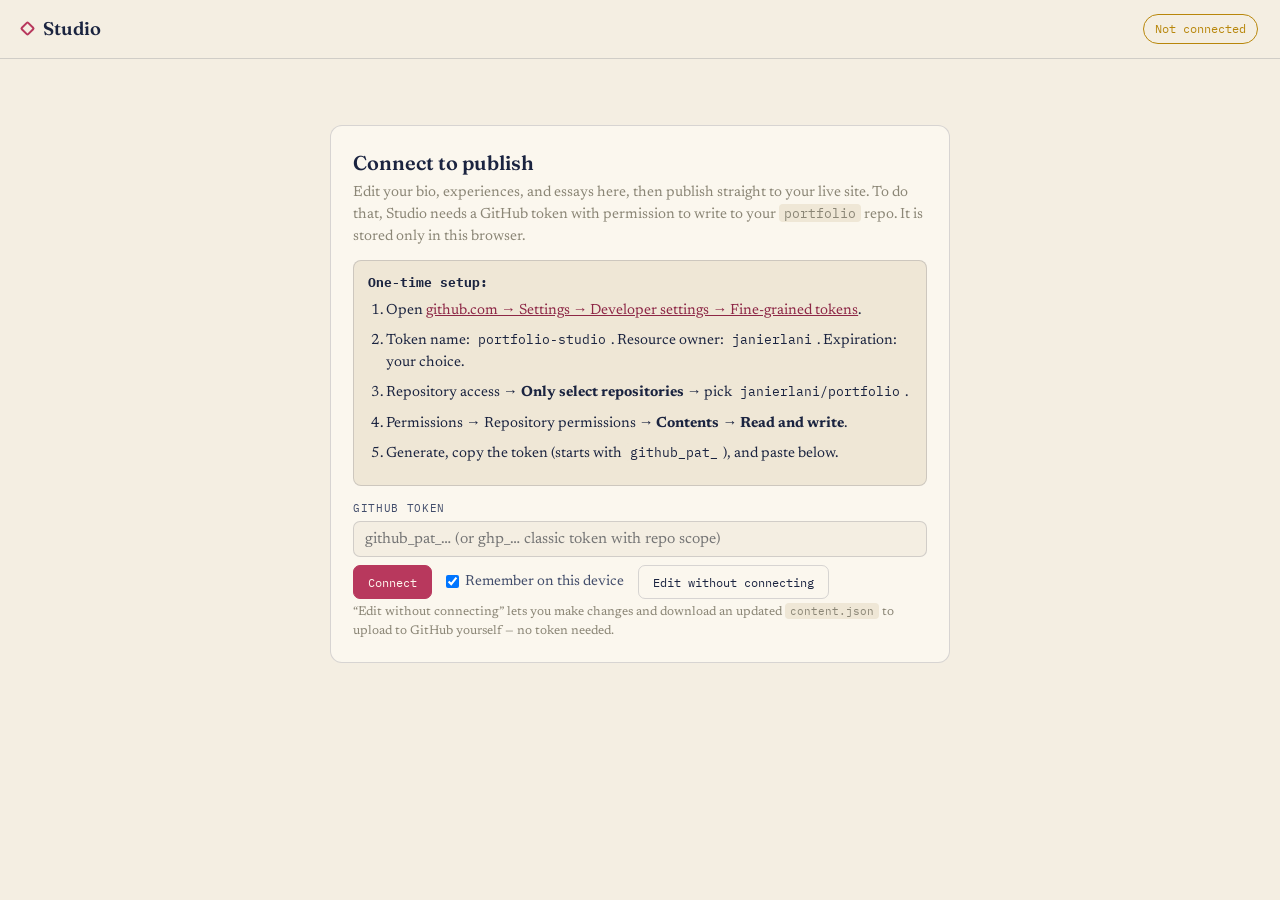
==== admin.html @ 938efeab "Rebuild as editorial, content-managed site with on-site studio - New paper/editorial design: warm be" ====
<!DOCTYPE html>
<html lang="en">
<head>
<meta charset="UTF-8">
<meta name="viewport" content="width=device-width, initial-scale=1.0">
<title>Studio · Edit your site</title>
<meta name="robots" content="noindex">
<style>
@import url('https://fonts.googleapis.com/css2?family=Fraunces:opsz,wght@9..144,500;9..144,600&family=IBM+Plex+Mono:wght@400;500;600&family=Newsreader:wght@300;400;500&display=swap');
:root{--paper:#f4eee2;--surface:#fbf7ee;--ink:#1b2440;--soft:#424d6b;--faint:#8b8676;--rasp:#b8385d;--rasp-deep:#8d2746;--rule:rgba(27,36,64,.16);--ok:#1c7a3e;--warn:#b8860b;}
*{margin:0;padding:0;box-sizing:border-box;}
body{font-family:'Newsreader',Georgia,serif;background:var(--paper);color:var(--ink);font-size:16px;line-height:1.5;}
h1,h2,h3{font-family:'Fraunces',serif;font-weight:600;}
.mono{font-family:'IBM Plex Mono',monospace;}
code{font-family:'IBM Plex Mono',monospace;background:#efe7d6;padding:1px 5px;border-radius:4px;font-size:.85em;}
a{color:var(--rasp-deep);}

/* top bar */
.bar{position:sticky;top:0;z-index:50;display:flex;align-items:center;gap:16px;padding:14px 22px;background:rgba(244,238,226,.94);backdrop-filter:blur(10px);border-bottom:1px solid var(--rule);}
.bar h1{font-size:1.15rem;display:flex;align-items:center;gap:10px;}
.bar .mark{width:11px;height:11px;border:2px solid var(--rasp);transform:rotate(45deg);border-radius:2px;}
.bar .spacer{flex:1;}
.status{font-family:'IBM Plex Mono',monospace;font-size:.74rem;padding:5px 11px;border-radius:999px;border:1px solid var(--rule);color:var(--soft);}
.status.on{color:var(--ok);border-color:var(--ok);}
.status.off{color:var(--warn);border-color:var(--warn);}
button,.btn{font-family:'IBM Plex Mono',monospace;font-size:.78rem;cursor:pointer;border:1px solid var(--rule);background:var(--surface);color:var(--ink);padding:8px 14px;border-radius:7px;transition:all .15s;}
button:hover,.btn:hover{border-color:var(--rasp);color:var(--rasp);}
button.primary{background:var(--rasp);color:#fff8f0;border-color:var(--rasp);}
button.primary:hover{background:var(--rasp-deep);color:#fff8f0;}
button.ghost{background:none;}
button.danger{color:var(--rasp-deep);}
button:disabled{opacity:.4;cursor:not-allowed;}

.wrap{max-width:900px;margin:0 auto;padding:26px 22px 120px;}
.panel{background:var(--surface);border:1px solid var(--rule);border-radius:12px;padding:22px;margin-bottom:18px;}
.panel h2{font-size:1.25rem;margin-bottom:4px;}
.muted{color:var(--faint);font-size:.92rem;}
.notice{font-family:'IBM Plex Mono',monospace;font-size:.8rem;padding:12px 14px;border-radius:8px;margin:12px 0;border:1px solid var(--rule);background:#efe7d6;}
.notice.ok{color:var(--ok);border-color:var(--ok);background:#e9f5ec;}
.notice.err{color:var(--rasp-deep);border-color:var(--rasp);background:#f7e7ea;}

/* tabs */
.tabs{display:flex;flex-wrap:wrap;gap:6px;margin-bottom:20px;}
.tabs button{font-size:.8rem;}
.tabs button.active{background:var(--ink);color:var(--paper);border-color:var(--ink);}

/* forms */
label{display:block;font-family:'IBM Plex Mono',monospace;font-size:.68rem;letter-spacing:.06em;text-transform:uppercase;color:var(--soft);margin:14px 0 5px;}
input[type=text],input[type=url],input[type=email],textarea,select{width:100%;font-family:inherit;font-size:.98rem;padding:9px 11px;border:1px solid var(--rule);border-radius:7px;background:var(--paper);color:var(--ink);}
input:focus,textarea:focus,select:focus{outline:none;border-color:var(--rasp);}
textarea{resize:vertical;min-height:70px;line-height:1.55;}
.row{display:grid;grid-template-columns:1fr 1fr;gap:14px;}
.row3{display:grid;grid-template-columns:1fr 1fr 1fr;gap:12px;}
.hint{font-size:.78rem;color:var(--faint);margin-top:4px;}

/* item cards */
.item{border:1px solid var(--rule);border-radius:10px;padding:16px;margin-bottom:14px;background:var(--paper);}
.item-head{display:flex;align-items:center;gap:8px;margin-bottom:6px;}
.item-head .t{font-family:'Fraunces',serif;font-weight:600;font-size:1.02rem;flex:1;}
.item-head .pill{font-family:'IBM Plex Mono',monospace;font-size:.6rem;text-transform:uppercase;letter-spacing:.08em;padding:2px 7px;border-radius:999px;border:1px solid var(--rule);color:var(--soft);}
.item-actions{display:flex;gap:5px;}
.item-actions button{padding:5px 9px;font-size:.7rem;}
.collapsed .item-body{display:none;}
.add-btn{width:100%;border-style:dashed;padding:12px;}

/* blog editor preview */
.editor-split{display:grid;grid-template-columns:1fr 1fr;gap:16px;}
.preview{border:1px solid var(--rule);border-radius:8px;padding:16px;background:var(--paper);max-height:420px;overflow:auto;}
.preview h2{font-size:1.3rem;margin:14px 0 8px;}
.preview h3{font-size:1.1rem;margin:12px 0 6px;}
.preview p{margin-bottom:12px;}
.preview ul,.preview ol{margin:0 0 12px 20px;}
.preview blockquote{border-left:3px solid var(--rasp);padding-left:14px;font-style:italic;margin:12px 0;}
@media(max-width:760px){.row,.row3,.editor-split{grid-template-columns:1fr;}}

/* token gate */
.gate{max-width:620px;margin:40px auto;}
.gate ol{margin:14px 0 14px 20px;}
.gate li{margin-bottom:8px;}
.thumb{width:80px;height:96px;object-fit:cover;border-radius:6px 6px 3px 3px;border:1px solid var(--rule);}
.uprow{display:flex;align-items:center;gap:14px;margin-top:8px;}
</style>
</head>
<body>
<div class="bar">
  <h1><span class="mark"></span>Studio</h1>
  <span class="spacer"></span>
  <span class="status off" id="status">Not connected</span>
  <button class="ghost" id="reloadBtn" title="Reload content from GitHub" style="display:none;">↻ Reload</button>
  <button id="downloadBtn" style="display:none;">↓ content.json</button>
  <button class="primary" id="publishBtn" style="display:none;">Publish to live</button>
</div>

<div class="wrap">
  <div id="msg"></div>

  <!-- TOKEN GATE -->
  <div class="panel gate" id="gate">
    <h2>Connect to publish</h2>
    <p class="muted">Edit your bio, experiences, and essays here, then publish straight to your live site. To do that, Studio needs a GitHub token with permission to write to your <code>portfolio</code> repo. It is stored only in this browser.</p>
    <div class="notice">
      <strong>One-time setup:</strong>
      <ol style="margin:8px 0 0 18px;font-family:'Newsreader',serif;font-size:.92rem;">
        <li>Open <a href="https://github.com/settings/personal-access-tokens/new" target="_blank" rel="noopener">github.com → Settings → Developer settings → Fine-grained tokens</a>.</li>
        <li>Token name: <code>portfolio-studio</code>. Resource owner: <code>janierlani</code>. Expiration: your choice.</li>
        <li>Repository access → <strong>Only select repositories</strong> → pick <code>janierlani/portfolio</code>.</li>
        <li>Permissions → Repository permissions → <strong>Contents</strong> → <strong>Read and write</strong>.</li>
        <li>Generate, copy the token (starts with <code>github_pat_</code>), and paste below.</li>
      </ol>
    </div>
    <label>GitHub token</label>
    <input type="text" id="tokenInput" placeholder="github_pat_… (or ghp_… classic token with repo scope)" autocomplete="off">
    <div class="uprow">
      <button class="primary" id="connectBtn">Connect</button>
      <label style="display:inline-flex;align-items:center;gap:6px;margin:0;text-transform:none;letter-spacing:0;font-family:'Newsreader',serif;font-size:.9rem;color:var(--soft);"><input type="checkbox" id="remember" checked style="width:auto;"> Remember on this device</label>
      <button class="ghost" id="previewOnlyBtn">Edit without connecting</button>
    </div>
    <p class="hint">“Edit without connecting” lets you make changes and download an updated <code>content.json</code> to upload to GitHub yourself — no token needed.</p>
  </div>

  <!-- EDITOR -->
  <div id="editor" style="display:none;">
    <div class="tabs" id="tabs">
      <button data-tab="profile" class="active">Profile</button>
      <button data-tab="experiences">Experiences</button>
      <button data-tab="blog">Blog</button>
      <button data-tab="skills">Skills</button>
      <button data-tab="awards">Awards</button>
      <button data-tab="gallery">Gallery</button>
    </div>
    <div id="tabContent"></div>
  </div>
</div>

<script>
/* ===================== config ===================== */
var OWNER='janierlani', REPO='portfolio', BRANCH='main', FILE='content.json';
var API='https://api.github.com';
var token=null, fileSha=null, state=null, connected=false, activeTab='profile';

/* ===================== utils ===================== */
function $(id){return document.getElementById(id);}
function b64encode(str){return btoa(unescape(encodeURIComponent(str)));}
function b64decode(b){return decodeURIComponent(escape(atob(b.replace(/\n/g,''))));}
function esc(s){return String(s==null?'':s).replace(/&/g,'&amp;').replace(/</g,'&lt;').replace(/>/g,'&gt;').replace(/"/g,'&quot;');}
function msg(text,kind){var m=$('msg');m.innerHTML=text?'<div class="notice '+(kind||'')+'">'+esc(text)+'</div>':'';if(text)window.scrollTo({top:0,behavior:'smooth'});}
function lines(arr){return (arr||[]).join('\n');}
function splitLines(v){return v.split('\n').map(function(s){return s.trim();}).filter(Boolean);}

/* tiny markdown for preview */
function md(text){
  var ls=String(text||'').split('\n'),out=[],i=0;
  function inl(s){s=esc(s);s=s.replace(/`([^`]+)`/g,'<code>$1</code>').replace(/\*\*([^*]+)\*\*/g,'<strong>$1</strong>').replace(/(^|[^*])\*([^*]+)\*/g,'$1<em>$2</em>').replace(/\[([^\]]+)\]\(([^)]+)\)/g,'<a href="$2">$1</a>');return s;}
  while(i<ls.length){var l=ls[i];
    if(/^\s*$/.test(l)){i++;continue;}
    if(/^###\s+/.test(l)){out.push('<h3>'+inl(l.replace(/^###\s+/,''))+'</h3>');i++;continue;}
    if(/^##\s+/.test(l)){out.push('<h2>'+inl(l.replace(/^##\s+/,''))+'</h2>');i++;continue;}
    if(/^#\s+/.test(l)){out.push('<h2>'+inl(l.replace(/^#\s+/,''))+'</h2>');i++;continue;}
    if(/^---+\s*$/.test(l)){out.push('<hr>');i++;continue;}
    if(/^>\s?/.test(l)){var q=[];while(i<ls.length&&/^>\s?/.test(ls[i])){q.push(ls[i].replace(/^>\s?/,''));i++;}out.push('<blockquote>'+inl(q.join(' '))+'</blockquote>');continue;}
    if(/^\s*[-*]\s+/.test(l)){var u=[];while(i<ls.length&&/^\s*[-*]\s+/.test(ls[i])){u.push(ls[i].replace(/^\s*[-*]\s+/,''));i++;}out.push('<ul>'+u.map(function(x){return '<li>'+inl(x)+'</li>';}).join('')+'</ul>');continue;}
    var p=[];while(i<ls.length&&!/^\s*$/.test(ls[i])&&!/^(#{1,3}\s|>\s?|\s*[-*]\s|---+\s*$)/.test(ls[i])){p.push(ls[i]);i++;}
    out.push('<p>'+inl(p.join(' '))+'</p>');
  }
  return out.join('');
}

/* ===================== GitHub API ===================== */
function gh(path,opts){
  opts=opts||{};
  var h={'Accept':'application/vnd.github+json','X-GitHub-Api-Version':'2022-11-28'};
  if(token)h['Authorization']='Bearer '+token;
  if(opts.body)h['Content-Type']='application/json';
  return fetch(API+path,{method:opts.method||'GET',headers:h,body:opts.body?JSON.stringify(opts.body):undefined})
    .then(function(r){return r.json().then(function(j){return {ok:r.ok,status:r.status,data:j};});});
}
function loadFromGitHub(){
  return gh('/repos/'+OWNER+'/'+REPO+'/contents/'+FILE+'?ref='+BRANCH).then(function(res){
    if(!res.ok)throw new Error(res.data.message||('HTTP '+res.status));
    fileSha=res.data.sha;
    state=JSON.parse(b64decode(res.data.content));
    return state;
  });
}
function loadLocal(){
  return fetch('content.json',{cache:'no-cache'}).then(function(r){return r.json();}).then(function(j){state=j;return j;});
}

/* commit a file (text). Returns promise. */
function commitFile(path,contentB64,message,sha){
  var body={message:message,content:contentB64,branch:BRANCH};
  if(sha)body.sha=sha;
  return gh('/repos/'+OWNER+'/'+REPO+'/contents/'+path,{method:'PUT',body:body}).then(function(res){
    if(!res.ok)throw new Error(res.data.message||('HTTP '+res.status));
    return res.data;
  });
}
/* get sha of an existing file (or null) */
function getSha(path){
  return gh('/repos/'+OWNER+'/'+REPO+'/contents/'+encodeURIComponent(path)+'?ref='+BRANCH).then(function(res){return res.ok?res.data.sha:null;});
}

/* ===================== collect DOM -> state ===================== */
function val(id){var e=$(id);return e?e.value:'';}
function collect(){
  // PROFILE
  if($('p-name')){
    var st=state.profile||{};
    st.name=val('p-name');st.kicker=val('p-kicker');st.tagline=val('p-tagline');
    st.bio=val('p-bio');st.location=val('p-location');st.email=val('p-email');st.phone=val('p-phone');
    st.linkedin=val('p-linkedin');st.github=val('p-github');st.photo=val('p-photo');
    st.stats=splitLines(val('p-stats')).map(function(line){var pp=line.split('|');return {value:(pp[0]||'').trim(),label:(pp[1]||'').trim()};});
    state.profile=st;
  }
  // EXPERIENCES
  if(document.querySelector('#exp-list')){
    state.experiences=[].map.call(document.querySelectorAll('#exp-list .item'),function(it){
      function f(c){var e=it.querySelector('.'+c);return e?e.value:'';}
      var o={id:f('e-id')||slug(f('e-title')),cat:f('e-cat'),title:f('e-title'),org:f('e-org'),date:f('e-date'),
        bullets:splitLines(f('e-bullets')),tags:f('e-tags').split(',').map(function(s){return s.trim();}).filter(Boolean),
        incoming:it.querySelector('.e-incoming').checked};
      var stats=splitLines(f('e-stats')).map(function(line){var pp=line.split('|');return {v:(pp[0]||'').trim(),l:(pp[1]||'').trim()};});
      if(stats.length)o.stats=stats;
      if(f('e-linkurl'))o.link={label:f('e-linklabel')||'View',url:f('e-linkurl')};
      if(f('e-pdf'))o.pdf={label:f('e-pdflabel')||'View paper',file:f('e-pdf')};
      return o;
    });
  }
  // BLOG
  if(document.querySelector('#post-list')){
    state.posts=[].map.call(document.querySelectorAll('#post-list .item'),function(it){
      function f(c){var e=it.querySelector('.'+c);return e?e.value:'';}
      return {id:f('b-id')||slug(f('b-title')),cat:f('b-cat'),title:f('b-title'),date:f('b-date'),
        readTime:f('b-read'),excerpt:f('b-excerpt'),body:f('b-body')};
    });
  }
  // SKILLS
  if(document.querySelector('#skill-list')){
    state.skills=[].map.call(document.querySelectorAll('#skill-list .item'),function(it){
      return {group:it.querySelector('.s-group').value,items:it.querySelector('.s-items').value.split(',').map(function(s){return s.trim();}).filter(Boolean)};
    });
  }
  // AWARDS
  if(document.querySelector('#award-list')){
    state.awards=[].map.call(document.querySelectorAll('#award-list .item'),function(it){
      return {title:it.querySelector('.a-title').value,detail:it.querySelector('.a-detail').value};
    });
  }
  // GALLERY
  if(document.querySelector('#gal-list')){
    state.gallery=[].map.call(document.querySelectorAll('#gal-list .item'),function(it){
      return {file:it.querySelector('.g-file').value,title:it.querySelector('.g-title').value,caption:it.querySelector('.g-caption').value};
    });
  }
  return state;
}
function slug(s){return String(s||'').toLowerCase().replace(/[^a-z0-9]+/g,'-').replace(/^-|-$/g,'').slice(0,48)||('item-'+Date.now());}

/* ===================== render tabs ===================== */
function setTab(t){activeTab=t;[].forEach.call(document.querySelectorAll('#tabs button'),function(b){b.classList.toggle('active',b.dataset.tab===t);});renderTab();}
function renderTab(){
  var c=$('tabContent');
  if(activeTab==='profile')c.innerHTML=tplProfile(state.profile||{});
  else if(activeTab==='experiences')renderList('exp');
  else if(activeTab==='blog')renderList('post');
  else if(activeTab==='skills')renderList('skill');
  else if(activeTab==='awards')renderList('award');
  else if(activeTab==='gallery')renderList('gal');
}

function tplProfile(p){
  return '<div class="panel"><h2>Profile</h2><p class="muted">The hero of your home page.</p>'
    +'<label>Name</label><input type="text" id="p-name" value="'+esc(p.name)+'">'
    +'<div class="row"><div><label>Kicker (small line above name)</label><input type="text" id="p-kicker" value="'+esc(p.kicker)+'"></div>'
    +'<div><label>Tagline</label><input type="text" id="p-tagline" value="'+esc(p.tagline)+'"></div></div>'
    +'<label>Bio</label><textarea id="p-bio" style="min-height:96px;">'+esc(p.bio)+'</textarea><div class="hint">You can use *italics* and **bold**.</div>'
    +'<div class="row"><div><label>Email</label><input type="text" id="p-email" value="'+esc(p.email)+'"></div>'
    +'<div><label>Phone</label><input type="text" id="p-phone" value="'+esc(p.phone)+'"></div></div>'
    +'<div class="row"><div><label>LinkedIn URL</label><input type="text" id="p-linkedin" value="'+esc(p.linkedin)+'"></div>'
    +'<div><label>GitHub URL</label><input type="text" id="p-github" value="'+esc(p.github)+'"></div></div>'
    +'<label>Location</label><input type="text" id="p-location" value="'+esc(p.location)+'">'
    +'<label>Stats — one per line, <code>value | label</code></label><textarea id="p-stats" style="min-height:96px;">'+esc(lines((p.stats||[]).map(function(s){return s.value+' | '+s.label;})))+'</textarea>'
    +'<label>Photo</label><input type="text" id="p-photo" value="'+esc(p.photo)+'">'
    +'<div class="uprow"><img class="thumb" id="p-photo-thumb" src="'+esc(p.photo)+'" alt=""><div><input type="file" id="p-photo-file" accept="image/*"><div class="hint">Upload replaces your photo (commits to <code>img/</code>). Requires connection.</div></div></div>'
    +'</div>';
}

/* generic list render */
function renderList(kind){
  collectIfRendered();
  var c=$('tabContent');
  var cfg={
    exp:{title:'Experiences',arr:'experiences',blank:function(){return {id:'',cat:'chip',title:'New experience',org:'',date:'',bullets:[],tags:[]};},body:tplExp,listId:'exp-list',label:'experience'},
    post:{title:'Blog',arr:'posts',blank:function(){return {id:'',cat:'chip',title:'New essay',date:new Date().toISOString().slice(0,10),readTime:'3 min read',excerpt:'',body:'Write here. Use ## for headings, > for quotes, - for lists.'};},body:tplPost,listId:'post-list',label:'essay'},
    skill:{title:'Skills',arr:'skills',blank:function(){return {group:'New group',items:[]};},body:tplSkill,listId:'skill-list',label:'group'},
    award:{title:'Awards',arr:'awards',blank:function(){return {title:'New honor',detail:''};},body:tplAward,listId:'award-list',label:'award'},
    gal:{title:'Gallery',arr:'gallery',blank:function(){return {file:'',title:'New photo',caption:''};},body:tplGal,listId:'gal-list',label:'photo'}
  }[kind];
  var arr=state[cfg.arr]||(state[cfg.arr]=[]);
  var items=arr.map(function(o,idx){return itemShell(kind,o,idx,arr.length,cfg.body(o,idx));}).join('');
  c.innerHTML='<div class="panel"><h2>'+cfg.title+'</h2><p class="muted">'+arr.length+' '+cfg.label+(arr.length===1?'':'s')+'. Click a title to collapse. Drag order with ▲▼.</p>'
    +'<div id="'+cfg.listId+'">'+items+'</div>'
    +'<button class="add-btn" data-add="'+kind+'">+ Add '+cfg.label+'</button></div>';
}
function itemShell(kind,o,idx,total,bodyHtml){
  var name=o.title||o.group||o.file||'Item';
  var pill=o.cat?'<span class="pill">'+esc(o.cat)+'</span>':'';
  return '<div class="item" data-kind="'+kind+'" data-idx="'+idx+'">'
    +'<div class="item-head"><span class="t" data-toggle>'+esc(name)+'</span>'+pill
    +'<span class="item-actions"><button data-move="up" '+(idx===0?'disabled':'')+'>▲</button>'
    +'<button data-move="down" '+(idx===total-1?'disabled':'')+'>▼</button>'
    +'<button class="danger" data-del>Delete</button></span></div>'
    +'<div class="item-body">'+bodyHtml+'</div></div>';
}

function tplExp(o){
  return '<input type="hidden" class="e-id" value="'+esc(o.id)+'">'
    +'<div class="row3"><div><label>Category</label><select class="e-cat">'+catOpts(o.cat)+'</select></div>'
    +'<div><label>Date</label><input type="text" class="e-date" value="'+esc(o.date)+'"></div>'
    +'<div><label style="text-transform:none;">Incoming?</label><input type="checkbox" class="e-incoming" '+(o.incoming?'checked':'')+' style="width:auto;margin-top:10px;"></div></div>'
    +'<label>Title</label><input type="text" class="e-title" value="'+esc(o.title)+'">'
    +'<label>Org / subtitle</label><input type="text" class="e-org" value="'+esc(o.org)+'">'
    +'<label>Bullets — one per line</label><textarea class="e-bullets" style="min-height:80px;">'+esc(lines(o.bullets))+'</textarea>'
    +'<div class="row"><div><label>Tags — comma separated</label><input type="text" class="e-tags" value="'+esc((o.tags||[]).join(', '))+'"></div>'
    +'<div><label>Stats — <code>value | label</code> per line</label><textarea class="e-stats" style="min-height:60px;">'+esc(lines((o.stats||[]).map(function(s){return s.v+' | '+s.l;})))+'</textarea></div></div>'
    +'<div class="row"><div><label>Link label</label><input type="text" class="e-linklabel" value="'+esc(o.link?o.link.label:'')+'"></div>'
    +'<div><label>Link URL</label><input type="text" class="e-linkurl" value="'+esc(o.link?o.link.url:'')+'"></div></div>'
    +'<div class="row"><div><label>PDF label</label><input type="text" class="e-pdflabel" value="'+esc(o.pdf?o.pdf.label:'')+'"></div>'
    +'<div><label>PDF file (e.g. pdf/name.pdf)</label><input type="text" class="e-pdf" value="'+esc(o.pdf?o.pdf.file:'')+'"></div></div>';
}
function tplPost(o,idx){
  return '<input type="hidden" class="b-id" value="'+esc(o.id)+'">'
    +'<div class="row3"><div><label>Category</label><select class="b-cat">'+catOpts(o.cat)+'</select></div>'
    +'<div><label>Date (YYYY-MM-DD)</label><input type="text" class="b-date" value="'+esc(o.date)+'"></div>'
    +'<div><label>Read time</label><input type="text" class="b-read" value="'+esc(o.readTime)+'"></div></div>'
    +'<label>Title</label><input type="text" class="b-title" value="'+esc(o.title)+'">'
    +'<label>Excerpt (1–2 sentences)</label><textarea class="b-excerpt" style="min-height:54px;">'+esc(o.excerpt)+'</textarea>'
    +'<label>Body (Markdown)</label>'
    +'<div class="editor-split"><textarea class="b-body" data-preview="prev-'+idx+'" style="min-height:300px;">'+esc(o.body)+'</textarea>'
    +'<div class="preview" id="prev-'+idx+'">'+md(o.body)+'</div></div>'
    +'<div class="hint">Markdown: <code>## Heading</code>, <code>**bold**</code>, <code>*italic*</code>, <code>&gt; quote</code>, <code>- list</code>, <code>[link](url)</code>. Preview updates live.</div>';
}
function tplSkill(o){
  return '<label>Group name</label><input type="text" class="s-group" value="'+esc(o.group)+'">'
    +'<label>Items — comma separated</label><textarea class="s-items" style="min-height:60px;">'+esc((o.items||[]).join(', '))+'</textarea>';
}
function tplAward(o){
  return '<label>Title</label><input type="text" class="a-title" value="'+esc(o.title)+'">'
    +'<label>Detail</label><input type="text" class="a-detail" value="'+esc(o.detail)+'">';
}
function tplGal(o){
  return '<label>Title</label><input type="text" class="g-title" value="'+esc(o.title)+'">'
    +'<label>Caption</label><input type="text" class="g-caption" value="'+esc(o.caption)+'">'
    +'<label>Image path</label><input type="text" class="g-file" value="'+esc(o.file)+'">'
    +'<div class="uprow"><img class="thumb" src="'+esc(o.file)+'" alt=""><div><input type="file" class="g-upload" accept="image/*"><div class="hint">Upload commits to <code>img/</code> and fills the path. Requires connection.</div></div></div>';
}
function catOpts(sel){return ['chip','mat','space'].map(function(c){return '<option value="'+c+'" '+(c===sel?'selected':'')+'>'+({chip:'Chip Design',mat:'Materials',space:'Space'}[c])+'</option>';}).join('');}

function collectIfRendered(){try{collect();}catch(e){}}

/* ===================== image upload ===================== */
function uploadImage(file,onDone){
  if(!connected){msg('Connect with a GitHub token first to upload images.','err');return;}
  var name=file.name.toLowerCase().replace(/[^a-z0-9.]+/g,'-');
  var path='img/'+name;
  var reader=new FileReader();
  reader.onload=function(){
    var b64=reader.result.split(',')[1];
    msg('Uploading '+path+'…');
    getSha(path).then(function(sha){return commitFile(path,b64,'studio: upload '+path,sha);})
      .then(function(){msg('Uploaded '+path+'. Remember to Publish to update the page.','ok');onDone(path);})
      .catch(function(e){msg('Upload failed: '+e.message,'err');});
  };
  reader.readAsDataURL(file);
}

/* ===================== publish ===================== */
function publish(){
  collect();
  var json=JSON.stringify(state,null,2)+'\n';
  if(!connected){msg('Not connected — use “Download content.json” instead, or connect a token.','err');return;}
  $('publishBtn').disabled=true;msg('Publishing to GitHub…');
  // refresh sha then commit
  getSha(FILE).then(function(sha){fileSha=sha;return commitFile(FILE,b64encode(json),'studio: update site content',fileSha);})
    .then(function(){msg('Published! Your site will update in about a minute at janierlani.github.io/portfolio.','ok');})
    .catch(function(e){msg('Publish failed: '+e.message,'err');})
    .then(function(){$('publishBtn').disabled=false;});
}
function download(){
  collect();
  var json=JSON.stringify(state,null,2)+'\n';
  var blob=new Blob([json],{type:'application/json'});
  var a=document.createElement('a');a.href=URL.createObjectURL(blob);a.download='content.json';a.click();
  msg('Downloaded content.json. Upload it to the root of your repo (replacing the old one) to publish.','ok');
}

/* ===================== connect flow ===================== */
function showEditor(){
  $('gate').style.display='none';$('editor').style.display='block';
  $('downloadBtn').style.display='';$('publishBtn').style.display='';$('reloadBtn').style.display=connected?'':'none';
  $('status').textContent=connected?'Connected · janierlani/portfolio':'Editing (not connected)';
  $('status').className='status '+(connected?'on':'off');
  setTab('profile');
}
function connect(){
  var t=$('tokenInput').value.trim();
  if(!t){msg('Paste a GitHub token first.','err');return;}
  token=t;$('connectBtn').disabled=true;msg('Connecting…');
  loadFromGitHub().then(function(){
    connected=true;
    if($('remember').checked)localStorage.setItem('studio_token',t);
    msg('Connected. Loaded your live content.','ok');showEditor();
  }).catch(function(e){
    token=null;msg('Could not connect: '+e.message+' — check the token has Contents: Read and write on janierlani/portfolio.','err');
  }).then(function(){$('connectBtn').disabled=false;});
}

/* ===================== events ===================== */
document.addEventListener('click',function(e){
  var t=e.target;
  if(t.id==='connectBtn')connect();
  else if(t.id==='previewOnlyBtn'){connected=false;loadLocal().then(function(){showEditor();msg('Editing locally. Changes export via “Download content.json”.','');});}
  else if(t.id==='publishBtn')publish();
  else if(t.id==='downloadBtn')download();
  else if(t.id==='reloadBtn'){loadFromGitHub().then(function(){renderTab();msg('Reloaded from GitHub.','ok');}).catch(function(e){msg('Reload failed: '+e.message,'err');});}
  else if(t.dataset&&t.dataset.tab)setTab(t.dataset.tab);
  else if(t.dataset&&t.dataset.add){collect();var k=t.dataset.add;var arrName={exp:'experiences',post:'posts',skill:'skills',award:'awards',gal:'gallery'}[k];var blanks={exp:{id:'',cat:'chip',title:'New experience',org:'',date:'',bullets:[],tags:[]},post:{id:'',cat:'chip',title:'New essay',date:new Date().toISOString().slice(0,10),readTime:'3 min read',excerpt:'',body:'Write here.'},skill:{group:'New group',items:[]},award:{title:'New honor',detail:''},gal:{file:'',title:'New photo',caption:''}};(state[arrName]=state[arrName]||[]).push(JSON.parse(JSON.stringify(blanks[k])));renderTab();}
  else if(t.dataset&&t.dataset.move){var item=t.closest('.item');var idx=+item.dataset.idx;var arr=arrFor(item.dataset.kind);collect();var ni=t.dataset.move==='up'?idx-1:idx+1;if(ni>=0&&ni<arr.length){var tmp=arr[idx];arr[idx]=arr[ni];arr[ni]=tmp;renderTab();}}
  else if(t.dataset&&t.dataset.del!==undefined&&t.hasAttribute('data-del')){var it=t.closest('.item');var i=+it.dataset.idx;var a=arrFor(it.dataset.kind);collect();a.splice(i,1);renderTab();}
  else if(t.hasAttribute&&t.hasAttribute('data-toggle')){t.closest('.item').classList.toggle('collapsed');}
});
function arrFor(kind){return state[{exp:'experiences',post:'posts',skill:'skills',award:'awards',gal:'gallery'}[kind]];}

/* live preview + photo thumb + uploads */
document.addEventListener('input',function(e){
  var t=e.target;
  if(t.dataset&&t.dataset.preview){var pv=$(t.dataset.preview);if(pv)pv.innerHTML=md(t.value);}
  if(t.id==='p-photo'){var th=$('p-photo-thumb');if(th)th.src=t.value;}
});
document.addEventListener('change',function(e){
  var t=e.target;
  if(t.id==='p-photo-file'&&t.files[0]){uploadImage(t.files[0],function(path){$('p-photo').value=path;$('p-photo-thumb').src=path;});}
  else if(t.classList&&t.classList.contains('g-upload')&&t.files[0]){var item=t.closest('.item');uploadImage(t.files[0],function(path){item.querySelector('.g-file').value=path;item.querySelector('.thumb').src=path;});}
});

/* ===================== boot ===================== */
(function(){
  var saved=localStorage.getItem('studio_token');
  if(saved){$('tokenInput').value=saved;token=saved;msg('Found a saved token — connecting…');
    loadFromGitHub().then(function(){connected=true;showEditor();msg('Connected. Loaded your live content.','ok');})
      .catch(function(){token=null;msg('Saved token didn’t work — reconnect below.','err');});
  }
})();
</script>
</body>
</html>
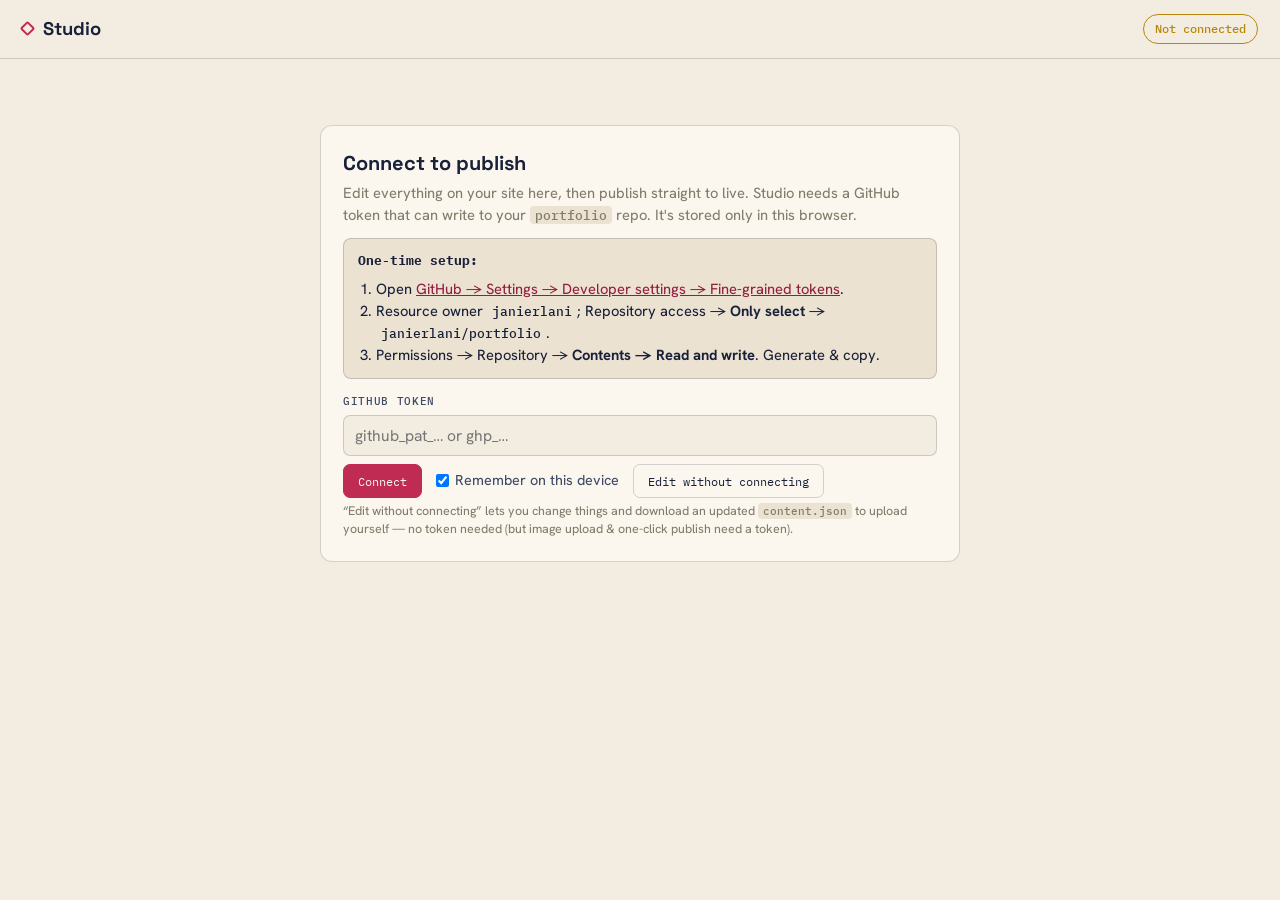
==== commit 47fc5bd0: "Audience modes, cinematic moments, capture form, gallery, modern type - Quick-start popup: visitors " ====
--- a/admin.html
+++ b/admin.html
@@ -6,17 +6,15 @@
 <title>Studio · Edit your site</title>
 <meta name="robots" content="noindex">
 <style>
-@import url('https://fonts.googleapis.com/css2?family=Fraunces:opsz,wght@9..144,500;9..144,600&family=IBM+Plex+Mono:wght@400;500;600&family=Newsreader:wght@300;400;500&display=swap');
-:root{--paper:#f4eee2;--surface:#fbf7ee;--ink:#1b2440;--soft:#424d6b;--faint:#8b8676;--rasp:#b8385d;--rasp-deep:#8d2746;--rule:rgba(27,36,64,.16);--ok:#1c7a3e;--warn:#b8860b;}
+@import url('https://fonts.googleapis.com/css2?family=Space+Grotesk:wght@500;600;700&family=Hanken+Grotesk:wght@400;500;600;700&family=IBM+Plex+Mono:wght@400;500;600&display=swap');
+:root{--paper:#f3ece0;--surface:#fbf7ee;--ink:#18203a;--soft:#3f4a66;--faint:#837c6c;--rasp:#c02b54;--rasp-deep:#921f40;--teal:#1f7a73;--rule:rgba(24,32,58,.18);--ok:#1c7a3e;--warn:#b8860b;}
 *{margin:0;padding:0;box-sizing:border-box;}
-body{font-family:'Newsreader',Georgia,serif;background:var(--paper);color:var(--ink);font-size:16px;line-height:1.5;}
-h1,h2,h3{font-family:'Fraunces',serif;font-weight:600;}
+body{font-family:'Hanken Grotesk',system-ui,sans-serif;background:var(--paper);color:var(--ink);font-size:16px;line-height:1.5;font-weight:450;}
+h1,h2,h3{font-family:'Space Grotesk',sans-serif;font-weight:700;}
 .mono{font-family:'IBM Plex Mono',monospace;}
-code{font-family:'IBM Plex Mono',monospace;background:#efe7d6;padding:1px 5px;border-radius:4px;font-size:.85em;}
+code{font-family:'IBM Plex Mono',monospace;background:#ece2d1;padding:1px 5px;border-radius:4px;font-size:.85em;}
 a{color:var(--rasp-deep);}
-
-/* top bar */
-.bar{position:sticky;top:0;z-index:50;display:flex;align-items:center;gap:16px;padding:14px 22px;background:rgba(244,238,226,.94);backdrop-filter:blur(10px);border-bottom:1px solid var(--rule);}
+.bar{position:sticky;top:0;z-index:50;display:flex;align-items:center;gap:14px;padding:14px 22px;background:rgba(243,236,224,.95);backdrop-filter:blur(10px);border-bottom:1px solid var(--rule);}
 .bar h1{font-size:1.15rem;display:flex;align-items:center;gap:10px;}
 .bar .mark{width:11px;height:11px;border:2px solid var(--rasp);transform:rotate(45deg);border-radius:2px;}
 .bar .spacer{flex:1;}
@@ -30,21 +28,16 @@
 button.ghost{background:none;}
 button.danger{color:var(--rasp-deep);}
 button:disabled{opacity:.4;cursor:not-allowed;}
-
-.wrap{max-width:900px;margin:0 auto;padding:26px 22px 120px;}
+.wrap{max-width:920px;margin:0 auto;padding:26px 22px 120px;}
 .panel{background:var(--surface);border:1px solid var(--rule);border-radius:12px;padding:22px;margin-bottom:18px;}
 .panel h2{font-size:1.25rem;margin-bottom:4px;}
 .muted{color:var(--faint);font-size:.92rem;}
-.notice{font-family:'IBM Plex Mono',monospace;font-size:.8rem;padding:12px 14px;border-radius:8px;margin:12px 0;border:1px solid var(--rule);background:#efe7d6;}
+.notice{font-family:'IBM Plex Mono',monospace;font-size:.8rem;padding:12px 14px;border-radius:8px;margin:12px 0;border:1px solid var(--rule);background:#ece2d1;}
 .notice.ok{color:var(--ok);border-color:var(--ok);background:#e9f5ec;}
 .notice.err{color:var(--rasp-deep);border-color:var(--rasp);background:#f7e7ea;}
-
-/* tabs */
 .tabs{display:flex;flex-wrap:wrap;gap:6px;margin-bottom:20px;}
 .tabs button{font-size:.8rem;}
 .tabs button.active{background:var(--ink);color:var(--paper);border-color:var(--ink);}
-
-/* forms */
 label{display:block;font-family:'IBM Plex Mono',monospace;font-size:.68rem;letter-spacing:.06em;text-transform:uppercase;color:var(--soft);margin:14px 0 5px;}
 input[type=text],input[type=url],input[type=email],textarea,select{width:100%;font-family:inherit;font-size:.98rem;padding:9px 11px;border:1px solid var(--rule);border-radius:7px;background:var(--paper);color:var(--ink);}
 input:focus,textarea:focus,select:focus{outline:none;border-color:var(--rasp);}
@@ -52,32 +45,21 @@
 .row{display:grid;grid-template-columns:1fr 1fr;gap:14px;}
 .row3{display:grid;grid-template-columns:1fr 1fr 1fr;gap:12px;}
 .hint{font-size:.78rem;color:var(--faint);margin-top:4px;}
-
-/* item cards */
 .item{border:1px solid var(--rule);border-radius:10px;padding:16px;margin-bottom:14px;background:var(--paper);}
 .item-head{display:flex;align-items:center;gap:8px;margin-bottom:6px;}
-.item-head .t{font-family:'Fraunces',serif;font-weight:600;font-size:1.02rem;flex:1;}
+.item-head .t{font-family:'Space Grotesk',sans-serif;font-weight:700;font-size:1.02rem;flex:1;}
 .item-head .pill{font-family:'IBM Plex Mono',monospace;font-size:.6rem;text-transform:uppercase;letter-spacing:.08em;padding:2px 7px;border-radius:999px;border:1px solid var(--rule);color:var(--soft);}
 .item-actions{display:flex;gap:5px;}
 .item-actions button{padding:5px 9px;font-size:.7rem;}
 .collapsed .item-body{display:none;}
 .add-btn{width:100%;border-style:dashed;padding:12px;}
-
-/* blog editor preview */
 .editor-split{display:grid;grid-template-columns:1fr 1fr;gap:16px;}
 .preview{border:1px solid var(--rule);border-radius:8px;padding:16px;background:var(--paper);max-height:420px;overflow:auto;}
-.preview h2{font-size:1.3rem;margin:14px 0 8px;}
-.preview h3{font-size:1.1rem;margin:12px 0 6px;}
-.preview p{margin-bottom:12px;}
-.preview ul,.preview ol{margin:0 0 12px 20px;}
-.preview blockquote{border-left:3px solid var(--rasp);padding-left:14px;font-style:italic;margin:12px 0;}
+.preview h2{font-size:1.3rem;margin:14px 0 8px;}.preview h3{font-size:1.1rem;margin:12px 0 6px;}.preview p{margin-bottom:12px;}
+.preview ul,.preview ol{margin:0 0 12px 20px;}.preview blockquote{border-left:3px solid var(--rasp);padding-left:14px;font-style:italic;margin:12px 0;}
 @media(max-width:760px){.row,.row3,.editor-split{grid-template-columns:1fr;}}
-
-/* token gate */
-.gate{max-width:620px;margin:40px auto;}
-.gate ol{margin:14px 0 14px 20px;}
-.gate li{margin-bottom:8px;}
-.thumb{width:80px;height:96px;object-fit:cover;border-radius:6px 6px 3px 3px;border:1px solid var(--rule);}
+.gate{max-width:640px;margin:40px auto;}
+.thumb{width:80px;height:96px;object-fit:cover;border-radius:6px;border:1px solid var(--rule);}
 .uprow{display:flex;align-items:center;gap:14px;margin-top:8px;}
 </style>
 </head>
@@ -86,371 +68,209 @@
   <h1><span class="mark"></span>Studio</h1>
   <span class="spacer"></span>
   <span class="status off" id="status">Not connected</span>
-  <button class="ghost" id="reloadBtn" title="Reload content from GitHub" style="display:none;">↻ Reload</button>
+  <button class="ghost" id="reloadBtn" title="Reload from GitHub" style="display:none;">↻ Reload</button>
   <button id="downloadBtn" style="display:none;">↓ content.json</button>
   <button class="primary" id="publishBtn" style="display:none;">Publish to live</button>
 </div>
-
 <div class="wrap">
   <div id="msg"></div>
-
-  <!-- TOKEN GATE -->
   <div class="panel gate" id="gate">
     <h2>Connect to publish</h2>
-    <p class="muted">Edit your bio, experiences, and essays here, then publish straight to your live site. To do that, Studio needs a GitHub token with permission to write to your <code>portfolio</code> repo. It is stored only in this browser.</p>
-    <div class="notice">
-      <strong>One-time setup:</strong>
-      <ol style="margin:8px 0 0 18px;font-family:'Newsreader',serif;font-size:.92rem;">
-        <li>Open <a href="https://github.com/settings/personal-access-tokens/new" target="_blank" rel="noopener">github.com → Settings → Developer settings → Fine-grained tokens</a>.</li>
-        <li>Token name: <code>portfolio-studio</code>. Resource owner: <code>janierlani</code>. Expiration: your choice.</li>
-        <li>Repository access → <strong>Only select repositories</strong> → pick <code>janierlani/portfolio</code>.</li>
-        <li>Permissions → Repository permissions → <strong>Contents</strong> → <strong>Read and write</strong>.</li>
-        <li>Generate, copy the token (starts with <code>github_pat_</code>), and paste below.</li>
+    <p class="muted">Edit everything on your site here, then publish straight to live. Studio needs a GitHub token that can write to your <code>portfolio</code> repo. It's stored only in this browser.</p>
+    <div class="notice"><strong>One-time setup:</strong>
+      <ol style="margin:8px 0 0 18px;font-family:'Hanken Grotesk',sans-serif;font-size:.92rem;">
+        <li>Open <a href="https://github.com/settings/personal-access-tokens/new" target="_blank" rel="noopener">GitHub → Settings → Developer settings → Fine-grained tokens</a>.</li>
+        <li>Resource owner <code>janierlani</code>; Repository access → <strong>Only select</strong> → <code>janierlani/portfolio</code>.</li>
+        <li>Permissions → Repository → <strong>Contents → Read and write</strong>. Generate &amp; copy.</li>
       </ol>
     </div>
     <label>GitHub token</label>
-    <input type="text" id="tokenInput" placeholder="github_pat_… (or ghp_… classic token with repo scope)" autocomplete="off">
+    <input type="text" id="tokenInput" placeholder="github_pat_… or ghp_… " autocomplete="off">
     <div class="uprow">
       <button class="primary" id="connectBtn">Connect</button>
-      <label style="display:inline-flex;align-items:center;gap:6px;margin:0;text-transform:none;letter-spacing:0;font-family:'Newsreader',serif;font-size:.9rem;color:var(--soft);"><input type="checkbox" id="remember" checked style="width:auto;"> Remember on this device</label>
+      <label style="display:inline-flex;align-items:center;gap:6px;margin:0;text-transform:none;letter-spacing:0;font-family:'Hanken Grotesk',sans-serif;font-size:.9rem;color:var(--soft);"><input type="checkbox" id="remember" checked style="width:auto;"> Remember on this device</label>
       <button class="ghost" id="previewOnlyBtn">Edit without connecting</button>
     </div>
-    <p class="hint">“Edit without connecting” lets you make changes and download an updated <code>content.json</code> to upload to GitHub yourself — no token needed.</p>
+    <p class="hint">“Edit without connecting” lets you change things and download an updated <code>content.json</code> to upload yourself — no token needed (but image upload &amp; one-click publish need a token).</p>
   </div>
 
-  <!-- EDITOR -->
   <div id="editor" style="display:none;">
     <div class="tabs" id="tabs">
       <button data-tab="profile" class="active">Profile</button>
       <button data-tab="experiences">Experiences</button>
       <button data-tab="blog">Blog</button>
+      <button data-tab="moments">Moments</button>
+      <button data-tab="gallery">Gallery</button>
       <button data-tab="skills">Skills</button>
       <button data-tab="awards">Awards</button>
-      <button data-tab="gallery">Gallery</button>
+      <button data-tab="setup">Text &amp; Setup</button>
     </div>
     <div id="tabContent"></div>
   </div>
 </div>
 
 <script>
-/* ===================== config ===================== */
-var OWNER='janierlani', REPO='portfolio', BRANCH='main', FILE='content.json';
-var API='https://api.github.com';
+var OWNER='janierlani', REPO='portfolio', BRANCH='main', FILE='content.json', API='https://api.github.com';
 var token=null, fileSha=null, state=null, connected=false, activeTab='profile';
-
-/* ===================== utils ===================== */
 function $(id){return document.getElementById(id);}
 function b64encode(str){return btoa(unescape(encodeURIComponent(str)));}
 function b64decode(b){return decodeURIComponent(escape(atob(b.replace(/\n/g,''))));}
 function esc(s){return String(s==null?'':s).replace(/&/g,'&amp;').replace(/</g,'&lt;').replace(/>/g,'&gt;').replace(/"/g,'&quot;');}
-function msg(text,kind){var m=$('msg');m.innerHTML=text?'<div class="notice '+(kind||'')+'">'+esc(text)+'</div>':'';if(text)window.scrollTo({top:0,behavior:'smooth'});}
-function lines(arr){return (arr||[]).join('\n');}
+function msg(t,k){var m=$('msg');m.innerHTML=t?'<div class="notice '+(k||'')+'">'+t+'</div>':'';if(t)window.scrollTo({top:0,behavior:'smooth'});}
+function lines(a){return (a||[]).join('\n');}
 function splitLines(v){return v.split('\n').map(function(s){return s.trim();}).filter(Boolean);}
-
-/* tiny markdown for preview */
-function md(text){
-  var ls=String(text||'').split('\n'),out=[],i=0;
-  function inl(s){s=esc(s);s=s.replace(/`([^`]+)`/g,'<code>$1</code>').replace(/\*\*([^*]+)\*\*/g,'<strong>$1</strong>').replace(/(^|[^*])\*([^*]+)\*/g,'$1<em>$2</em>').replace(/\[([^\]]+)\]\(([^)]+)\)/g,'<a href="$2">$1</a>');return s;}
-  while(i<ls.length){var l=ls[i];
-    if(/^\s*$/.test(l)){i++;continue;}
-    if(/^###\s+/.test(l)){out.push('<h3>'+inl(l.replace(/^###\s+/,''))+'</h3>');i++;continue;}
-    if(/^##\s+/.test(l)){out.push('<h2>'+inl(l.replace(/^##\s+/,''))+'</h2>');i++;continue;}
-    if(/^#\s+/.test(l)){out.push('<h2>'+inl(l.replace(/^#\s+/,''))+'</h2>');i++;continue;}
-    if(/^---+\s*$/.test(l)){out.push('<hr>');i++;continue;}
-    if(/^>\s?/.test(l)){var q=[];while(i<ls.length&&/^>\s?/.test(ls[i])){q.push(ls[i].replace(/^>\s?/,''));i++;}out.push('<blockquote>'+inl(q.join(' '))+'</blockquote>');continue;}
-    if(/^\s*[-*]\s+/.test(l)){var u=[];while(i<ls.length&&/^\s*[-*]\s+/.test(ls[i])){u.push(ls[i].replace(/^\s*[-*]\s+/,''));i++;}out.push('<ul>'+u.map(function(x){return '<li>'+inl(x)+'</li>';}).join('')+'</ul>');continue;}
-    var p=[];while(i<ls.length&&!/^\s*$/.test(ls[i])&&!/^(#{1,3}\s|>\s?|\s*[-*]\s|---+\s*$)/.test(ls[i])){p.push(ls[i]);i++;}
-    out.push('<p>'+inl(p.join(' '))+'</p>');
-  }
-  return out.join('');
-}
-
-/* ===================== GitHub API ===================== */
-function gh(path,opts){
-  opts=opts||{};
-  var h={'Accept':'application/vnd.github+json','X-GitHub-Api-Version':'2022-11-28'};
-  if(token)h['Authorization']='Bearer '+token;
-  if(opts.body)h['Content-Type']='application/json';
-  return fetch(API+path,{method:opts.method||'GET',headers:h,body:opts.body?JSON.stringify(opts.body):undefined})
-    .then(function(r){return r.json().then(function(j){return {ok:r.ok,status:r.status,data:j};});});
-}
-function loadFromGitHub(){
-  return gh('/repos/'+OWNER+'/'+REPO+'/contents/'+FILE+'?ref='+BRANCH).then(function(res){
-    if(!res.ok)throw new Error(res.data.message||('HTTP '+res.status));
-    fileSha=res.data.sha;
-    state=JSON.parse(b64decode(res.data.content));
-    return state;
-  });
-}
-function loadLocal(){
-  return fetch('content.json',{cache:'no-cache'}).then(function(r){return r.json();}).then(function(j){state=j;return j;});
-}
-
-/* commit a file (text). Returns promise. */
-function commitFile(path,contentB64,message,sha){
-  var body={message:message,content:contentB64,branch:BRANCH};
-  if(sha)body.sha=sha;
-  return gh('/repos/'+OWNER+'/'+REPO+'/contents/'+path,{method:'PUT',body:body}).then(function(res){
-    if(!res.ok)throw new Error(res.data.message||('HTTP '+res.status));
-    return res.data;
-  });
-}
-/* get sha of an existing file (or null) */
-function getSha(path){
-  return gh('/repos/'+OWNER+'/'+REPO+'/contents/'+encodeURIComponent(path)+'?ref='+BRANCH).then(function(res){return res.ok?res.data.sha:null;});
-}
-
-/* ===================== collect DOM -> state ===================== */
+function slug(s){return String(s||'').toLowerCase().replace(/[^a-z0-9]+/g,'-').replace(/^-|-$/g,'').slice(0,48)||('item-'+Date.now());}
+function md(text){var ls=String(text||'').split('\n'),out=[],i=0;function inl(s){s=esc(s);return s.replace(/`([^`]+)`/g,'<code>$1</code>').replace(/\*\*([^*]+)\*\*/g,'<strong>$1</strong>').replace(/(^|[^*])\*([^*]+)\*/g,'$1<em>$2</em>').replace(/\[([^\]]+)\]\(([^)]+)\)/g,'<a href="$2">$1</a>');}while(i<ls.length){var l=ls[i];if(/^\s*$/.test(l)){i++;continue;}if(/^###\s+/.test(l)){out.push('<h3>'+inl(l.replace(/^###\s+/,''))+'</h3>');i++;continue;}if(/^##\s+/.test(l)){out.push('<h2>'+inl(l.replace(/^##\s+/,''))+'</h2>');i++;continue;}if(/^#\s+/.test(l)){out.push('<h2>'+inl(l.replace(/^#\s+/,''))+'</h2>');i++;continue;}if(/^>\s?/.test(l)){var q=[];while(i<ls.length&&/^>\s?/.test(ls[i])){q.push(ls[i].replace(/^>\s?/,''));i++;}out.push('<blockquote>'+inl(q.join(' '))+'</blockquote>');continue;}if(/^\s*[-*]\s+/.test(l)){var u=[];while(i<ls.length&&/^\s*[-*]\s+/.test(ls[i])){u.push(ls[i].replace(/^\s*[-*]\s+/,''));i++;}out.push('<ul>'+u.map(function(x){return '<li>'+inl(x)+'</li>';}).join('')+'</ul>');continue;}var p=[];while(i<ls.length&&!/^\s*$/.test(ls[i])&&!/^(#{1,3}\s|>\s?|\s*[-*]\s)/.test(ls[i])){p.push(ls[i]);i++;}out.push('<p>'+inl(p.join(' '))+'</p>');}return out.join('');}
+
+/* GitHub */
+function gh(path,opts){opts=opts||{};var h={'Accept':'application/vnd.github+json','X-GitHub-Api-Version':'2022-11-28'};if(token)h['Authorization']='Bearer '+token;if(opts.body)h['Content-Type']='application/json';return fetch(API+path,{method:opts.method||'GET',headers:h,body:opts.body?JSON.stringify(opts.body):undefined}).then(function(r){return r.json().then(function(j){return {ok:r.ok,status:r.status,data:j};});});}
+function loadFromGitHub(){return gh('/repos/'+OWNER+'/'+REPO+'/contents/'+FILE+'?ref='+BRANCH).then(function(res){if(!res.ok)throw new Error(res.data.message||('HTTP '+res.status));fileSha=res.data.sha;state=JSON.parse(b64decode(res.data.content));return state;});}
+function loadLocal(){return fetch('content.json',{cache:'no-cache'}).then(function(r){return r.json();}).then(function(j){state=j;return j;});}
+function commitFile(path,b64,message,sha){var body={message:message,content:b64,branch:BRANCH};if(sha)body.sha=sha;return gh('/repos/'+OWNER+'/'+REPO+'/contents/'+path,{method:'PUT',body:body}).then(function(res){if(!res.ok)throw new Error(res.data.message||('HTTP '+res.status));return res.data;});}
+function getSha(path){return gh('/repos/'+OWNER+'/'+REPO+'/contents/'+encodeURIComponent(path).replace(/%2F/g,'/')+'?ref='+BRANCH).then(function(res){return res.ok?res.data.sha:null;});}
+
+/* collect DOM -> state */
 function val(id){var e=$(id);return e?e.value:'';}
+function parsePairs(v,ka,kb){return splitLines(v).map(function(line){var pp=line.split('|');var o={};o[ka]=(pp[0]||'').trim();o[kb]=(pp[1]||'').trim();return o;});}
 function collect(){
-  // PROFILE
-  if($('p-name')){
-    var st=state.profile||{};
-    st.name=val('p-name');st.kicker=val('p-kicker');st.tagline=val('p-tagline');
-    st.bio=val('p-bio');st.location=val('p-location');st.email=val('p-email');st.phone=val('p-phone');
-    st.linkedin=val('p-linkedin');st.github=val('p-github');st.photo=val('p-photo');
-    st.stats=splitLines(val('p-stats')).map(function(line){var pp=line.split('|');return {value:(pp[0]||'').trim(),label:(pp[1]||'').trim()};});
-    state.profile=st;
-  }
-  // EXPERIENCES
-  if(document.querySelector('#exp-list')){
-    state.experiences=[].map.call(document.querySelectorAll('#exp-list .item'),function(it){
-      function f(c){var e=it.querySelector('.'+c);return e?e.value:'';}
-      var o={id:f('e-id')||slug(f('e-title')),cat:f('e-cat'),title:f('e-title'),org:f('e-org'),date:f('e-date'),
-        bullets:splitLines(f('e-bullets')),tags:f('e-tags').split(',').map(function(s){return s.trim();}).filter(Boolean),
-        incoming:it.querySelector('.e-incoming').checked};
-      var stats=splitLines(f('e-stats')).map(function(line){var pp=line.split('|');return {v:(pp[0]||'').trim(),l:(pp[1]||'').trim()};});
-      if(stats.length)o.stats=stats;
-      if(f('e-linkurl'))o.link={label:f('e-linklabel')||'View',url:f('e-linkurl')};
-      if(f('e-pdf'))o.pdf={label:f('e-pdflabel')||'View paper',file:f('e-pdf')};
-      return o;
-    });
-  }
-  // BLOG
-  if(document.querySelector('#post-list')){
-    state.posts=[].map.call(document.querySelectorAll('#post-list .item'),function(it){
-      function f(c){var e=it.querySelector('.'+c);return e?e.value:'';}
-      return {id:f('b-id')||slug(f('b-title')),cat:f('b-cat'),title:f('b-title'),date:f('b-date'),
-        readTime:f('b-read'),excerpt:f('b-excerpt'),body:f('b-body')};
-    });
-  }
-  // SKILLS
-  if(document.querySelector('#skill-list')){
-    state.skills=[].map.call(document.querySelectorAll('#skill-list .item'),function(it){
-      return {group:it.querySelector('.s-group').value,items:it.querySelector('.s-items').value.split(',').map(function(s){return s.trim();}).filter(Boolean)};
-    });
-  }
-  // AWARDS
-  if(document.querySelector('#award-list')){
-    state.awards=[].map.call(document.querySelectorAll('#award-list .item'),function(it){
-      return {title:it.querySelector('.a-title').value,detail:it.querySelector('.a-detail').value};
-    });
-  }
-  // GALLERY
-  if(document.querySelector('#gal-list')){
-    state.gallery=[].map.call(document.querySelectorAll('#gal-list .item'),function(it){
-      return {file:it.querySelector('.g-file').value,title:it.querySelector('.g-title').value,caption:it.querySelector('.g-caption').value};
-    });
-  }
+  if(!state)return state;
+  if($('p-name')){var st=state.profile||{};
+    st.name=val('p-name');st.kicker=val('p-kicker');st.tagline=val('p-tagline');st.bio=val('p-bio');st.personalBio=val('p-personalbio');
+    st.location=val('p-location');st.email=val('p-email');st.phone=val('p-phone');st.linkedin=val('p-linkedin');st.github=val('p-github');st.photo=val('p-photo');
+    st.stats=parsePairs(val('p-stats'),'value','label');
+    st.thoughtsTitle=val('p-thoughtstitle');
+    st.thoughts=splitLines(val('p-thoughts')).map(function(line){var pp=line.split('::');return {title:(pp[0]||'').trim(),body:(pp.slice(1).join('::')||'').trim()};});
+    state.profile=st;}
+  if(document.querySelector('#exp-list')){state.experiences=[].map.call(document.querySelectorAll('#exp-list .item'),function(it){function f(c){var e=it.querySelector('.'+c);return e?e.value:'';}var o={id:f('e-id')||slug(f('e-title')),cat:f('e-cat'),title:f('e-title'),org:f('e-org'),date:f('e-date'),bullets:splitLines(f('e-bullets')),tags:f('e-tags').split(',').map(function(s){return s.trim();}).filter(Boolean),personal:f('e-personal'),incoming:it.querySelector('.e-incoming').checked};var stats=parsePairs(f('e-stats'),'v','l').filter(function(s){return s.v||s.l;});if(stats.length)o.stats=stats;if(f('e-linkurl'))o.link={label:f('e-linklabel')||'View',url:f('e-linkurl')};if(f('e-pdf'))o.pdf={label:f('e-pdflabel')||'View paper',file:f('e-pdf')};return o;});}
+  if(document.querySelector('#post-list')){state.posts=[].map.call(document.querySelectorAll('#post-list .item'),function(it){function f(c){var e=it.querySelector('.'+c);return e?e.value:'';}return {id:f('b-id')||slug(f('b-title')),cat:f('b-cat'),title:f('b-title'),date:f('b-date'),readTime:f('b-read'),excerpt:f('b-excerpt'),body:f('b-body')};});}
+  if(document.querySelector('#skill-list')){state.skills=[].map.call(document.querySelectorAll('#skill-list .item'),function(it){return {group:it.querySelector('.s-group').value,items:it.querySelector('.s-items').value.split(',').map(function(s){return s.trim();}).filter(Boolean)};});}
+  if(document.querySelector('#award-list')){state.awards=[].map.call(document.querySelectorAll('#award-list .item'),function(it){return {title:it.querySelector('.a-title').value,detail:it.querySelector('.a-detail').value};});}
+  if(document.querySelector('#mom-list')){state.moments=[].map.call(document.querySelectorAll('#mom-list .item'),function(it){return {file:it.querySelector('.m-file').value,title:it.querySelector('.m-title').value,caption:it.querySelector('.m-caption').value};});}
+  if(document.querySelector('#gal-list')){state.gallery=[].map.call(document.querySelectorAll('#gal-list .item'),function(it){return {file:it.querySelector('.g-file').value,date:it.querySelector('.g-date').value,description:it.querySelector('.g-desc').value};});}
+  if($('cfg-formspree')){state.config=state.config||{};state.config.formspree=val('cfg-formspree');
+    state.ui=state.ui||{};state.ui.audience=state.ui.audience||{};state.ui.cta=state.ui.cta||{};
+    state.ui.audience.title=val('ui-aud-title');state.ui.audience.subtitle=val('ui-aud-sub');
+    state.ui.audience.options=splitLines(val('ui-aud-opts')).map(function(l){var p=l.split('|').map(function(s){return s.trim();});return {key:p[0]||'',mode:p[1]||'pro',label:p[2]||'',desc:p[3]||''};});
+    state.ui.cta.title=val('ui-cta-title');state.ui.cta.subtitle=val('ui-cta-sub');state.ui.cta.thanks=val('ui-cta-thanks');
+    state.ui.cta.options=splitLines(val('ui-cta-opts')).map(function(l){var p=l.split('|').map(function(s){return s.trim();});return {key:p[0]||'',label:p[1]||''};});}
   return state;
 }
-function slug(s){return String(s||'').toLowerCase().replace(/[^a-z0-9]+/g,'-').replace(/^-|-$/g,'').slice(0,48)||('item-'+Date.now());}
-
-/* ===================== render tabs ===================== */
+
+/* tabs */
 function setTab(t){activeTab=t;[].forEach.call(document.querySelectorAll('#tabs button'),function(b){b.classList.toggle('active',b.dataset.tab===t);});renderTab();}
-function renderTab(){
-  var c=$('tabContent');
+function renderTab(){var c=$('tabContent');
   if(activeTab==='profile')c.innerHTML=tplProfile(state.profile||{});
   else if(activeTab==='experiences')renderList('exp');
   else if(activeTab==='blog')renderList('post');
+  else if(activeTab==='moments')renderList('mom');
+  else if(activeTab==='gallery')renderList('gal');
   else if(activeTab==='skills')renderList('skill');
   else if(activeTab==='awards')renderList('award');
-  else if(activeTab==='gallery')renderList('gal');
-}
-
+  else if(activeTab==='setup')c.innerHTML=tplSetup(state);
+}
 function tplProfile(p){
-  return '<div class="panel"><h2>Profile</h2><p class="muted">The hero of your home page.</p>'
+  return '<div class="panel"><h2>Profile</h2><p class="muted">The hero and intro of your home page.</p>'
     +'<label>Name</label><input type="text" id="p-name" value="'+esc(p.name)+'">'
-    +'<div class="row"><div><label>Kicker (small line above name)</label><input type="text" id="p-kicker" value="'+esc(p.kicker)+'"></div>'
-    +'<div><label>Tagline</label><input type="text" id="p-tagline" value="'+esc(p.tagline)+'"></div></div>'
-    +'<label>Bio</label><textarea id="p-bio" style="min-height:96px;">'+esc(p.bio)+'</textarea><div class="hint">You can use *italics* and **bold**.</div>'
-    +'<div class="row"><div><label>Email</label><input type="text" id="p-email" value="'+esc(p.email)+'"></div>'
-    +'<div><label>Phone</label><input type="text" id="p-phone" value="'+esc(p.phone)+'"></div></div>'
-    +'<div class="row"><div><label>LinkedIn URL</label><input type="text" id="p-linkedin" value="'+esc(p.linkedin)+'"></div>'
-    +'<div><label>GitHub URL</label><input type="text" id="p-github" value="'+esc(p.github)+'"></div></div>'
+    +'<div class="row"><div><label>Kicker (line above name)</label><input type="text" id="p-kicker" value="'+esc(p.kicker)+'"></div><div><label>Tagline</label><input type="text" id="p-tagline" value="'+esc(p.tagline)+'"></div></div>'
+    +'<label>Bio — shown to recruiters</label><textarea id="p-bio" style="min-height:84px;">'+esc(p.bio)+'</textarea>'
+    +'<label>Personal bio — shown to friends / curious visitors</label><textarea id="p-personalbio" style="min-height:96px;">'+esc(p.personalBio)+'</textarea><div class="hint">Supports *italics* and **bold**.</div>'
+    +'<div class="row"><div><label>Email</label><input type="text" id="p-email" value="'+esc(p.email)+'"></div><div><label>Phone</label><input type="text" id="p-phone" value="'+esc(p.phone)+'"></div></div>'
+    +'<div class="row"><div><label>LinkedIn URL</label><input type="text" id="p-linkedin" value="'+esc(p.linkedin)+'"></div><div><label>GitHub URL</label><input type="text" id="p-github" value="'+esc(p.github)+'"></div></div>'
     +'<label>Location</label><input type="text" id="p-location" value="'+esc(p.location)+'">'
     +'<label>Stats — one per line, <code>value | label</code></label><textarea id="p-stats" style="min-height:96px;">'+esc(lines((p.stats||[]).map(function(s){return s.value+' | '+s.label;})))+'</textarea>'
+    +'<hr style="margin:20px 0;border:none;border-top:1px solid var(--rule);">'
+    +'<label>Thoughts section title (personal view)</label><input type="text" id="p-thoughtstitle" value="'+esc(p.thoughtsTitle)+'">'
+    +'<label>Thoughts — one per line, <code>Title :: body text</code></label><textarea id="p-thoughts" style="min-height:120px;">'+esc(lines((p.thoughts||[]).map(function(t){return t.title+' :: '+t.body;})))+'</textarea>'
+    +'<hr style="margin:20px 0;border:none;border-top:1px solid var(--rule);">'
     +'<label>Photo</label><input type="text" id="p-photo" value="'+esc(p.photo)+'">'
-    +'<div class="uprow"><img class="thumb" id="p-photo-thumb" src="'+esc(p.photo)+'" alt=""><div><input type="file" id="p-photo-file" accept="image/*"><div class="hint">Upload replaces your photo (commits to <code>img/</code>). Requires connection.</div></div></div>'
-    +'</div>';
-}
-
-/* generic list render */
-function renderList(kind){
-  collectIfRendered();
-  var c=$('tabContent');
+    +'<div class="uprow"><img class="thumb" id="p-photo-thumb" src="'+esc(p.photo)+'" alt=""><div><input type="file" id="p-photo-file" accept="image/*"><div class="hint">Upload replaces your photo (commits to <code>img/</code>). Needs connection.</div></div></div></div>';
+}
+function tplSetup(s){
+  s=s||{};var cfg=s.config||{};var ui=s.ui||{};var a=ui.audience||{};var c=ui.cta||{};
+  return '<div class="panel"><h2>Lead capture (Formspree)</h2><p class="muted">Where the “What now?” form sends submissions so you can track them.</p>'
+    +'<div class="notice"><strong>Setup:</strong> create a free form at <a href="https://formspree.io/" target="_blank" rel="noopener">formspree.io</a>, copy its endpoint (looks like <code>https://formspree.io/f/abcdwxyz</code>), paste below, Publish. Submissions then email you and appear in your Formspree dashboard. Leave blank to fall back to opening the visitor’s email app.</div>'
+    +'<label>Formspree endpoint URL</label><input type="text" id="cfg-formspree" value="'+esc(cfg.formspree)+'" placeholder="https://formspree.io/f/xxxxxxxx">'
+    +'<p class="hint">Track who submitted in your <a href="https://formspree.io/forms" target="_blank" rel="noopener">Formspree dashboard</a>.</p></div>'
+    +'<div class="panel"><h2>Quick-start popup text</h2>'
+    +'<label>Title</label><input type="text" id="ui-aud-title" value="'+esc(a.title)+'">'
+    +'<label>Subtitle</label><input type="text" id="ui-aud-sub" value="'+esc(a.subtitle)+'">'
+    +'<label>Options — one per line, <code>key | mode | label | description</code> (mode is <code>pro</code> or <code>personal</code>)</label>'
+    +'<textarea id="ui-aud-opts" style="min-height:96px;">'+esc(lines((a.options||[]).map(function(o){return [o.key,o.mode,o.label,o.desc].join(' | ');})))+'</textarea></div>'
+    +'<div class="panel"><h2>End-of-page “What now?” text</h2>'
+    +'<label>Title</label><input type="text" id="ui-cta-title" value="'+esc(c.title)+'">'
+    +'<label>Subtitle</label><input type="text" id="ui-cta-sub" value="'+esc(c.subtitle)+'">'
+    +'<label>Thank-you message</label><input type="text" id="ui-cta-thanks" value="'+esc(c.thanks)+'">'
+    +'<label>Options — one per line, <code>key | label</code></label><textarea id="ui-cta-opts" style="min-height:70px;">'+esc(lines((c.options||[]).map(function(o){return o.key+' | '+o.label;})))+'</textarea></div>';
+}
+
+/* generic list */
+function renderList(kind){collectIfRendered();var c=$('tabContent');
   var cfg={
-    exp:{title:'Experiences',arr:'experiences',blank:function(){return {id:'',cat:'chip',title:'New experience',org:'',date:'',bullets:[],tags:[]};},body:tplExp,listId:'exp-list',label:'experience'},
-    post:{title:'Blog',arr:'posts',blank:function(){return {id:'',cat:'chip',title:'New essay',date:new Date().toISOString().slice(0,10),readTime:'3 min read',excerpt:'',body:'Write here. Use ## for headings, > for quotes, - for lists.'};},body:tplPost,listId:'post-list',label:'essay'},
-    skill:{title:'Skills',arr:'skills',blank:function(){return {group:'New group',items:[]};},body:tplSkill,listId:'skill-list',label:'group'},
-    award:{title:'Awards',arr:'awards',blank:function(){return {title:'New honor',detail:''};},body:tplAward,listId:'award-list',label:'award'},
-    gal:{title:'Gallery',arr:'gallery',blank:function(){return {file:'',title:'New photo',caption:''};},body:tplGal,listId:'gal-list',label:'photo'}
+    exp:{title:'Experiences',arr:'experiences',body:tplExp,listId:'exp-list',label:'experience'},
+    post:{title:'Blog',arr:'posts',body:tplPost,listId:'post-list',label:'essay'},
+    skill:{title:'Skills',arr:'skills',body:tplSkill,listId:'skill-list',label:'group'},
+    award:{title:'Awards',arr:'awards',body:tplAward,listId:'award-list',label:'award'},
+    mom:{title:'Moments',arr:'moments',body:tplMom,listId:'mom-list',label:'moment'},
+    gal:{title:'Gallery',arr:'gallery',body:tplGal,listId:'gal-list',label:'photo'}
   }[kind];
   var arr=state[cfg.arr]||(state[cfg.arr]=[]);
   var items=arr.map(function(o,idx){return itemShell(kind,o,idx,arr.length,cfg.body(o,idx));}).join('');
-  c.innerHTML='<div class="panel"><h2>'+cfg.title+'</h2><p class="muted">'+arr.length+' '+cfg.label+(arr.length===1?'':'s')+'. Click a title to collapse. Drag order with ▲▼.</p>'
-    +'<div id="'+cfg.listId+'">'+items+'</div>'
-    +'<button class="add-btn" data-add="'+kind+'">+ Add '+cfg.label+'</button></div>';
-}
-function itemShell(kind,o,idx,total,bodyHtml){
-  var name=o.title||o.group||o.file||'Item';
-  var pill=o.cat?'<span class="pill">'+esc(o.cat)+'</span>':'';
-  return '<div class="item" data-kind="'+kind+'" data-idx="'+idx+'">'
-    +'<div class="item-head"><span class="t" data-toggle>'+esc(name)+'</span>'+pill
-    +'<span class="item-actions"><button data-move="up" '+(idx===0?'disabled':'')+'>▲</button>'
-    +'<button data-move="down" '+(idx===total-1?'disabled':'')+'>▼</button>'
-    +'<button class="danger" data-del>Delete</button></span></div>'
-    +'<div class="item-body">'+bodyHtml+'</div></div>';
-}
-
-function tplExp(o){
-  return '<input type="hidden" class="e-id" value="'+esc(o.id)+'">'
-    +'<div class="row3"><div><label>Category</label><select class="e-cat">'+catOpts(o.cat)+'</select></div>'
-    +'<div><label>Date</label><input type="text" class="e-date" value="'+esc(o.date)+'"></div>'
-    +'<div><label style="text-transform:none;">Incoming?</label><input type="checkbox" class="e-incoming" '+(o.incoming?'checked':'')+' style="width:auto;margin-top:10px;"></div></div>'
-    +'<label>Title</label><input type="text" class="e-title" value="'+esc(o.title)+'">'
-    +'<label>Org / subtitle</label><input type="text" class="e-org" value="'+esc(o.org)+'">'
-    +'<label>Bullets — one per line</label><textarea class="e-bullets" style="min-height:80px;">'+esc(lines(o.bullets))+'</textarea>'
-    +'<div class="row"><div><label>Tags — comma separated</label><input type="text" class="e-tags" value="'+esc((o.tags||[]).join(', '))+'"></div>'
-    +'<div><label>Stats — <code>value | label</code> per line</label><textarea class="e-stats" style="min-height:60px;">'+esc(lines((o.stats||[]).map(function(s){return s.v+' | '+s.l;})))+'</textarea></div></div>'
-    +'<div class="row"><div><label>Link label</label><input type="text" class="e-linklabel" value="'+esc(o.link?o.link.label:'')+'"></div>'
-    +'<div><label>Link URL</label><input type="text" class="e-linkurl" value="'+esc(o.link?o.link.url:'')+'"></div></div>'
-    +'<div class="row"><div><label>PDF label</label><input type="text" class="e-pdflabel" value="'+esc(o.pdf?o.pdf.label:'')+'"></div>'
-    +'<div><label>PDF file (e.g. pdf/name.pdf)</label><input type="text" class="e-pdf" value="'+esc(o.pdf?o.pdf.file:'')+'"></div></div>';
-}
-function tplPost(o,idx){
-  return '<input type="hidden" class="b-id" value="'+esc(o.id)+'">'
-    +'<div class="row3"><div><label>Category</label><select class="b-cat">'+catOpts(o.cat)+'</select></div>'
-    +'<div><label>Date (YYYY-MM-DD)</label><input type="text" class="b-date" value="'+esc(o.date)+'"></div>'
-    +'<div><label>Read time</label><input type="text" class="b-read" value="'+esc(o.readTime)+'"></div></div>'
-    +'<label>Title</label><input type="text" class="b-title" value="'+esc(o.title)+'">'
-    +'<label>Excerpt (1–2 sentences)</label><textarea class="b-excerpt" style="min-height:54px;">'+esc(o.excerpt)+'</textarea>'
-    +'<label>Body (Markdown)</label>'
-    +'<div class="editor-split"><textarea class="b-body" data-preview="prev-'+idx+'" style="min-height:300px;">'+esc(o.body)+'</textarea>'
-    +'<div class="preview" id="prev-'+idx+'">'+md(o.body)+'</div></div>'
-    +'<div class="hint">Markdown: <code>## Heading</code>, <code>**bold**</code>, <code>*italic*</code>, <code>&gt; quote</code>, <code>- list</code>, <code>[link](url)</code>. Preview updates live.</div>';
-}
-function tplSkill(o){
-  return '<label>Group name</label><input type="text" class="s-group" value="'+esc(o.group)+'">'
-    +'<label>Items — comma separated</label><textarea class="s-items" style="min-height:60px;">'+esc((o.items||[]).join(', '))+'</textarea>';
-}
-function tplAward(o){
-  return '<label>Title</label><input type="text" class="a-title" value="'+esc(o.title)+'">'
-    +'<label>Detail</label><input type="text" class="a-detail" value="'+esc(o.detail)+'">';
-}
-function tplGal(o){
-  return '<label>Title</label><input type="text" class="g-title" value="'+esc(o.title)+'">'
-    +'<label>Caption</label><input type="text" class="g-caption" value="'+esc(o.caption)+'">'
-    +'<label>Image path</label><input type="text" class="g-file" value="'+esc(o.file)+'">'
-    +'<div class="uprow"><img class="thumb" src="'+esc(o.file)+'" alt=""><div><input type="file" class="g-upload" accept="image/*"><div class="hint">Upload commits to <code>img/</code> and fills the path. Requires connection.</div></div></div>';
-}
+  var note=kind==='mom'?'The “wow” photos at the top of your home page (landscape = full-width, portraits pair up).':kind==='gal'?'Your separate Gallery page — drop a photo, date, and description.':'Click a title to collapse. Reorder with ▲▼.';
+  c.innerHTML='<div class="panel"><h2>'+cfg.title+'</h2><p class="muted">'+arr.length+' '+cfg.label+(arr.length===1?'':'s')+'. '+note+'</p><div id="'+cfg.listId+'">'+items+'</div><button class="add-btn" data-add="'+kind+'">+ Add '+cfg.label+'</button></div>';
+}
+function itemShell(kind,o,idx,total,body){var name=o.title||o.group||o.description||o.file||'Item';var pill=o.cat?'<span class="pill">'+esc(o.cat)+'</span>':'';
+  return '<div class="item" data-kind="'+kind+'" data-idx="'+idx+'"><div class="item-head"><span class="t" data-toggle>'+esc(name)+'</span>'+pill+'<span class="item-actions"><button data-move="up" '+(idx===0?'disabled':'')+'>▲</button><button data-move="down" '+(idx===total-1?'disabled':'')+'>▼</button><button class="danger" data-del>Delete</button></span></div><div class="item-body">'+body+'</div></div>';}
 function catOpts(sel){return ['chip','mat','space'].map(function(c){return '<option value="'+c+'" '+(c===sel?'selected':'')+'>'+({chip:'Chip Design',mat:'Materials',space:'Space'}[c])+'</option>';}).join('');}
-
+function tplExp(o){return '<input type="hidden" class="e-id" value="'+esc(o.id)+'">'
+  +'<div class="row3"><div><label>Category</label><select class="e-cat">'+catOpts(o.cat)+'</select></div><div><label>Date</label><input type="text" class="e-date" value="'+esc(o.date)+'"></div><div><label style="text-transform:none;">Incoming?</label><input type="checkbox" class="e-incoming" '+(o.incoming?'checked':'')+' style="width:auto;margin-top:10px;"></div></div>'
+  +'<label>Title</label><input type="text" class="e-title" value="'+esc(o.title)+'"><label>Org / subtitle</label><input type="text" class="e-org" value="'+esc(o.org)+'">'
+  +'<label>Personal note — shown to friends (the “why”)</label><textarea class="e-personal" style="min-height:64px;">'+esc(o.personal)+'</textarea>'
+  +'<label>Bullets — shown to recruiters, one per line</label><textarea class="e-bullets" style="min-height:80px;">'+esc(lines(o.bullets))+'</textarea>'
+  +'<div class="row"><div><label>Tags — comma separated</label><input type="text" class="e-tags" value="'+esc((o.tags||[]).join(', '))+'"></div><div><label>Stats — <code>value | label</code> per line</label><textarea class="e-stats" style="min-height:60px;">'+esc(lines((o.stats||[]).map(function(s){return s.v+' | '+s.l;})))+'</textarea></div></div>'
+  +'<div class="row"><div><label>Link label</label><input type="text" class="e-linklabel" value="'+esc(o.link?o.link.label:'')+'"></div><div><label>Link URL</label><input type="text" class="e-linkurl" value="'+esc(o.link?o.link.url:'')+'"></div></div>'
+  +'<div class="row"><div><label>PDF label</label><input type="text" class="e-pdflabel" value="'+esc(o.pdf?o.pdf.label:'')+'"></div><div><label>PDF file</label><input type="text" class="e-pdf" value="'+esc(o.pdf?o.pdf.file:'')+'"></div></div>';}
+function tplPost(o,idx){return '<input type="hidden" class="b-id" value="'+esc(o.id)+'">'
+  +'<div class="row3"><div><label>Category</label><select class="b-cat">'+catOpts(o.cat)+'</select></div><div><label>Date (YYYY-MM-DD)</label><input type="text" class="b-date" value="'+esc(o.date)+'"></div><div><label>Read time</label><input type="text" class="b-read" value="'+esc(o.readTime)+'"></div></div>'
+  +'<label>Title</label><input type="text" class="b-title" value="'+esc(o.title)+'"><label>Excerpt</label><textarea class="b-excerpt" style="min-height:54px;">'+esc(o.excerpt)+'</textarea>'
+  +'<label>Body (Markdown)</label><div class="editor-split"><textarea class="b-body" data-preview="prev-'+idx+'" style="min-height:300px;">'+esc(o.body)+'</textarea><div class="preview" id="prev-'+idx+'">'+md(o.body)+'</div></div>'
+  +'<div class="hint">Markdown: <code>## Heading</code>, <code>**bold**</code>, <code>*italic*</code>, <code>&gt; quote</code>, <code>- list</code>, <code>[link](url)</code>.</div>';}
+function tplSkill(o){return '<label>Group name</label><input type="text" class="s-group" value="'+esc(o.group)+'"><label>Items — comma separated</label><textarea class="s-items" style="min-height:60px;">'+esc((o.items||[]).join(', '))+'</textarea>';}
+function tplAward(o){return '<label>Title</label><input type="text" class="a-title" value="'+esc(o.title)+'"><label>Detail</label><input type="text" class="a-detail" value="'+esc(o.detail)+'">';}
+function tplMom(o){return '<label>Title</label><input type="text" class="m-title" value="'+esc(o.title)+'"><label>Caption</label><input type="text" class="m-caption" value="'+esc(o.caption)+'"><label>Image path</label><input type="text" class="m-file" value="'+esc(o.file)+'"><div class="uprow"><img class="thumb" src="'+esc(o.file)+'" alt=""><div><input type="file" class="m-upload" accept="image/*"><div class="hint">Upload commits to <code>img/</code>. Needs connection.</div></div></div>';}
+function tplGal(o){return '<label>Date (YYYY-MM-DD)</label><input type="text" class="g-date" value="'+esc(o.date)+'"><label>Description</label><textarea class="g-desc" style="min-height:60px;">'+esc(o.description)+'</textarea><label>Image path</label><input type="text" class="g-file" value="'+esc(o.file)+'"><div class="uprow"><img class="thumb" src="'+esc(o.file)+'" alt=""><div><input type="file" class="g-upload" accept="image/*"><div class="hint">Drop a photo — commits to <code>img/</code>. Needs connection.</div></div></div>';}
 function collectIfRendered(){try{collect();}catch(e){}}
 
-/* ===================== image upload ===================== */
-function uploadImage(file,onDone){
-  if(!connected){msg('Connect with a GitHub token first to upload images.','err');return;}
-  var name=file.name.toLowerCase().replace(/[^a-z0-9.]+/g,'-');
-  var path='img/'+name;
-  var reader=new FileReader();
-  reader.onload=function(){
-    var b64=reader.result.split(',')[1];
-    msg('Uploading '+path+'…');
-    getSha(path).then(function(sha){return commitFile(path,b64,'studio: upload '+path,sha);})
-      .then(function(){msg('Uploaded '+path+'. Remember to Publish to update the page.','ok');onDone(path);})
-      .catch(function(e){msg('Upload failed: '+e.message,'err');});
-  };
-  reader.readAsDataURL(file);
-}
-
-/* ===================== publish ===================== */
-function publish(){
-  collect();
-  var json=JSON.stringify(state,null,2)+'\n';
-  if(!connected){msg('Not connected — use “Download content.json” instead, or connect a token.','err');return;}
-  $('publishBtn').disabled=true;msg('Publishing to GitHub…');
-  // refresh sha then commit
-  getSha(FILE).then(function(sha){fileSha=sha;return commitFile(FILE,b64encode(json),'studio: update site content',fileSha);})
-    .then(function(){msg('Published! Your site will update in about a minute at janierlani.github.io/portfolio.','ok');})
-    .catch(function(e){msg('Publish failed: '+e.message,'err');})
-    .then(function(){$('publishBtn').disabled=false;});
-}
-function download(){
-  collect();
-  var json=JSON.stringify(state,null,2)+'\n';
-  var blob=new Blob([json],{type:'application/json'});
-  var a=document.createElement('a');a.href=URL.createObjectURL(blob);a.download='content.json';a.click();
-  msg('Downloaded content.json. Upload it to the root of your repo (replacing the old one) to publish.','ok');
-}
-
-/* ===================== connect flow ===================== */
-function showEditor(){
-  $('gate').style.display='none';$('editor').style.display='block';
-  $('downloadBtn').style.display='';$('publishBtn').style.display='';$('reloadBtn').style.display=connected?'':'none';
-  $('status').textContent=connected?'Connected · janierlani/portfolio':'Editing (not connected)';
-  $('status').className='status '+(connected?'on':'off');
-  setTab('profile');
-}
-function connect(){
-  var t=$('tokenInput').value.trim();
-  if(!t){msg('Paste a GitHub token first.','err');return;}
-  token=t;$('connectBtn').disabled=true;msg('Connecting…');
-  loadFromGitHub().then(function(){
-    connected=true;
-    if($('remember').checked)localStorage.setItem('studio_token',t);
-    msg('Connected. Loaded your live content.','ok');showEditor();
-  }).catch(function(e){
-    token=null;msg('Could not connect: '+e.message+' — check the token has Contents: Read and write on janierlani/portfolio.','err');
-  }).then(function(){$('connectBtn').disabled=false;});
-}
-
-/* ===================== events ===================== */
-document.addEventListener('click',function(e){
-  var t=e.target;
+/* image upload */
+function uploadImage(file,onDone){if(!connected){msg('Connect with a GitHub token first to upload images.','err');return;}var name=Date.now()+'-'+file.name.toLowerCase().replace(/[^a-z0-9.]+/g,'-');var path='img/'+name;var reader=new FileReader();reader.onload=function(){var b64=reader.result.split(',')[1];msg('Uploading '+path+'…');getSha(path).then(function(sha){return commitFile(path,b64,'studio: upload '+path,sha);}).then(function(){msg('Uploaded '+path+'. Click Publish to update the page.','ok');onDone(path);}).catch(function(e){msg('Upload failed: '+e.message,'err');});};reader.readAsDataURL(file);}
+
+/* publish / download */
+function publish(){collect();var json=JSON.stringify(state,null,2)+'\n';if(!connected){msg('Not connected — use “Download content.json”, or connect a token.','err');return;}$('publishBtn').disabled=true;msg('Publishing to GitHub…');getSha(FILE).then(function(sha){fileSha=sha;return commitFile(FILE,b64encode(json),'studio: update site content',fileSha);}).then(function(){msg('Published! Your site updates in about a minute at janierlani.github.io/portfolio.','ok');}).catch(function(e){msg('Publish failed: '+e.message,'err');}).then(function(){$('publishBtn').disabled=false;});}
+function download(){collect();var json=JSON.stringify(state,null,2)+'\n';var blob=new Blob([json],{type:'application/json'});var a=document.createElement('a');a.href=URL.createObjectURL(blob);a.download='content.json';a.click();msg('Downloaded content.json. Upload it to the repo root (replacing the old one) to publish.','ok');}
+
+/* connect */
+function showEditor(){$('gate').style.display='none';$('editor').style.display='block';$('downloadBtn').style.display='';$('publishBtn').style.display='';$('reloadBtn').style.display=connected?'':'none';$('status').textContent=connected?'Connected · janierlani/portfolio':'Editing (not connected)';$('status').className='status '+(connected?'on':'off');setTab('profile');}
+function connect(){var t=$('tokenInput').value.trim();if(!t){msg('Paste a GitHub token first.','err');return;}token=t;$('connectBtn').disabled=true;msg('Connecting…');loadFromGitHub().then(function(){connected=true;if($('remember').checked)localStorage.setItem('studio_token',t);msg('Connected. Loaded your live content.','ok');showEditor();}).catch(function(e){token=null;msg('Could not connect: '+e.message+' — check Contents: Read and write on janierlani/portfolio.','err');}).then(function(){$('connectBtn').disabled=false;});}
+function arrFor(kind){return state[{exp:'experiences',post:'posts',skill:'skills',award:'awards',mom:'moments',gal:'gallery'}[kind]];}
+
+document.addEventListener('click',function(e){var t=e.target;
   if(t.id==='connectBtn')connect();
   else if(t.id==='previewOnlyBtn'){connected=false;loadLocal().then(function(){showEditor();msg('Editing locally. Changes export via “Download content.json”.','');});}
   else if(t.id==='publishBtn')publish();
   else if(t.id==='downloadBtn')download();
   else if(t.id==='reloadBtn'){loadFromGitHub().then(function(){renderTab();msg('Reloaded from GitHub.','ok');}).catch(function(e){msg('Reload failed: '+e.message,'err');});}
   else if(t.dataset&&t.dataset.tab)setTab(t.dataset.tab);
-  else if(t.dataset&&t.dataset.add){collect();var k=t.dataset.add;var arrName={exp:'experiences',post:'posts',skill:'skills',award:'awards',gal:'gallery'}[k];var blanks={exp:{id:'',cat:'chip',title:'New experience',org:'',date:'',bullets:[],tags:[]},post:{id:'',cat:'chip',title:'New essay',date:new Date().toISOString().slice(0,10),readTime:'3 min read',excerpt:'',body:'Write here.'},skill:{group:'New group',items:[]},award:{title:'New honor',detail:''},gal:{file:'',title:'New photo',caption:''}};(state[arrName]=state[arrName]||[]).push(JSON.parse(JSON.stringify(blanks[k])));renderTab();}
+  else if(t.dataset&&t.dataset.add){collect();var k=t.dataset.add;var an={exp:'experiences',post:'posts',skill:'skills',award:'awards',mom:'moments',gal:'gallery'}[k];var bl={exp:{id:'',cat:'chip',title:'New experience',org:'',date:'',bullets:[],tags:[],personal:''},post:{id:'',cat:'chip',title:'New essay',date:new Date().toISOString().slice(0,10),readTime:'3 min read',excerpt:'',body:'Write here.'},skill:{group:'New group',items:[]},award:{title:'New honor',detail:''},mom:{file:'',title:'New moment',caption:''},gal:{file:'',date:new Date().toISOString().slice(0,10),description:''}};(state[an]=state[an]||[]).push(JSON.parse(JSON.stringify(bl[k])));renderTab();}
   else if(t.dataset&&t.dataset.move){var item=t.closest('.item');var idx=+item.dataset.idx;var arr=arrFor(item.dataset.kind);collect();var ni=t.dataset.move==='up'?idx-1:idx+1;if(ni>=0&&ni<arr.length){var tmp=arr[idx];arr[idx]=arr[ni];arr[ni]=tmp;renderTab();}}
-  else if(t.dataset&&t.dataset.del!==undefined&&t.hasAttribute('data-del')){var it=t.closest('.item');var i=+it.dataset.idx;var a=arrFor(it.dataset.kind);collect();a.splice(i,1);renderTab();}
+  else if(t.hasAttribute&&t.hasAttribute('data-del')){var it=t.closest('.item');var i=+it.dataset.idx;var a=arrFor(it.dataset.kind);collect();a.splice(i,1);renderTab();}
   else if(t.hasAttribute&&t.hasAttribute('data-toggle')){t.closest('.item').classList.toggle('collapsed');}
 });
-function arrFor(kind){return state[{exp:'experiences',post:'posts',skill:'skills',award:'awards',gal:'gallery'}[kind]];}
-
-/* live preview + photo thumb + uploads */
-document.addEventListener('input',function(e){
-  var t=e.target;
-  if(t.dataset&&t.dataset.preview){var pv=$(t.dataset.preview);if(pv)pv.innerHTML=md(t.value);}
-  if(t.id==='p-photo'){var th=$('p-photo-thumb');if(th)th.src=t.value;}
+document.addEventListener('input',function(e){var t=e.target;if(t.dataset&&t.dataset.preview){var pv=$(t.dataset.preview);if(pv)pv.innerHTML=md(t.value);}if(t.id==='p-photo'){var th=$('p-photo-thumb');if(th)th.src=t.value;}});
+document.addEventListener('change',function(e){var t=e.target;
+  if(t.id==='p-photo-file'&&t.files[0]){uploadImage(t.files[0],function(path){$('p-photo').value=path;$('p-photo-thumb').src=path;});}
+  else if(t.classList&&t.classList.contains('m-upload')&&t.files[0]){var it=t.closest('.item');uploadImage(t.files[0],function(p){it.querySelector('.m-file').value=p;it.querySelector('.thumb').src=p;});}
+  else if(t.classList&&t.classList.contains('g-upload')&&t.files[0]){var it2=t.closest('.item');uploadImage(t.files[0],function(p){it2.querySelector('.g-file').value=p;it2.querySelector('.thumb').src=p;});}
 });
-document.addEventListener('change',function(e){
-  var t=e.target;
-  if(t.id==='p-photo-file'&&t.files[0]){uploadImage(t.files[0],function(path){$('p-photo').value=path;$('p-photo-thumb').src=path;});}
-  else if(t.classList&&t.classList.contains('g-upload')&&t.files[0]){var item=t.closest('.item');uploadImage(t.files[0],function(path){item.querySelector('.g-file').value=path;item.querySelector('.thumb').src=path;});}
-});
-
-/* ===================== boot ===================== */
-(function(){
-  var saved=localStorage.getItem('studio_token');
-  if(saved){$('tokenInput').value=saved;token=saved;msg('Found a saved token — connecting…');
-    loadFromGitHub().then(function(){connected=true;showEditor();msg('Connected. Loaded your live content.','ok');})
-      .catch(function(){token=null;msg('Saved token didn’t work — reconnect below.','err');});
-  }
-})();
+(function(){var saved=localStorage.getItem('studio_token');if(saved){$('tokenInput').value=saved;token=saved;msg('Found a saved token — connecting…');loadFromGitHub().then(function(){connected=true;showEditor();msg('Connected. Loaded your live content.','ok');}).catch(function(){token=null;msg('Saved token didn’t work — reconnect below.','err');});}})();
 </script>
 </body>
 </html>
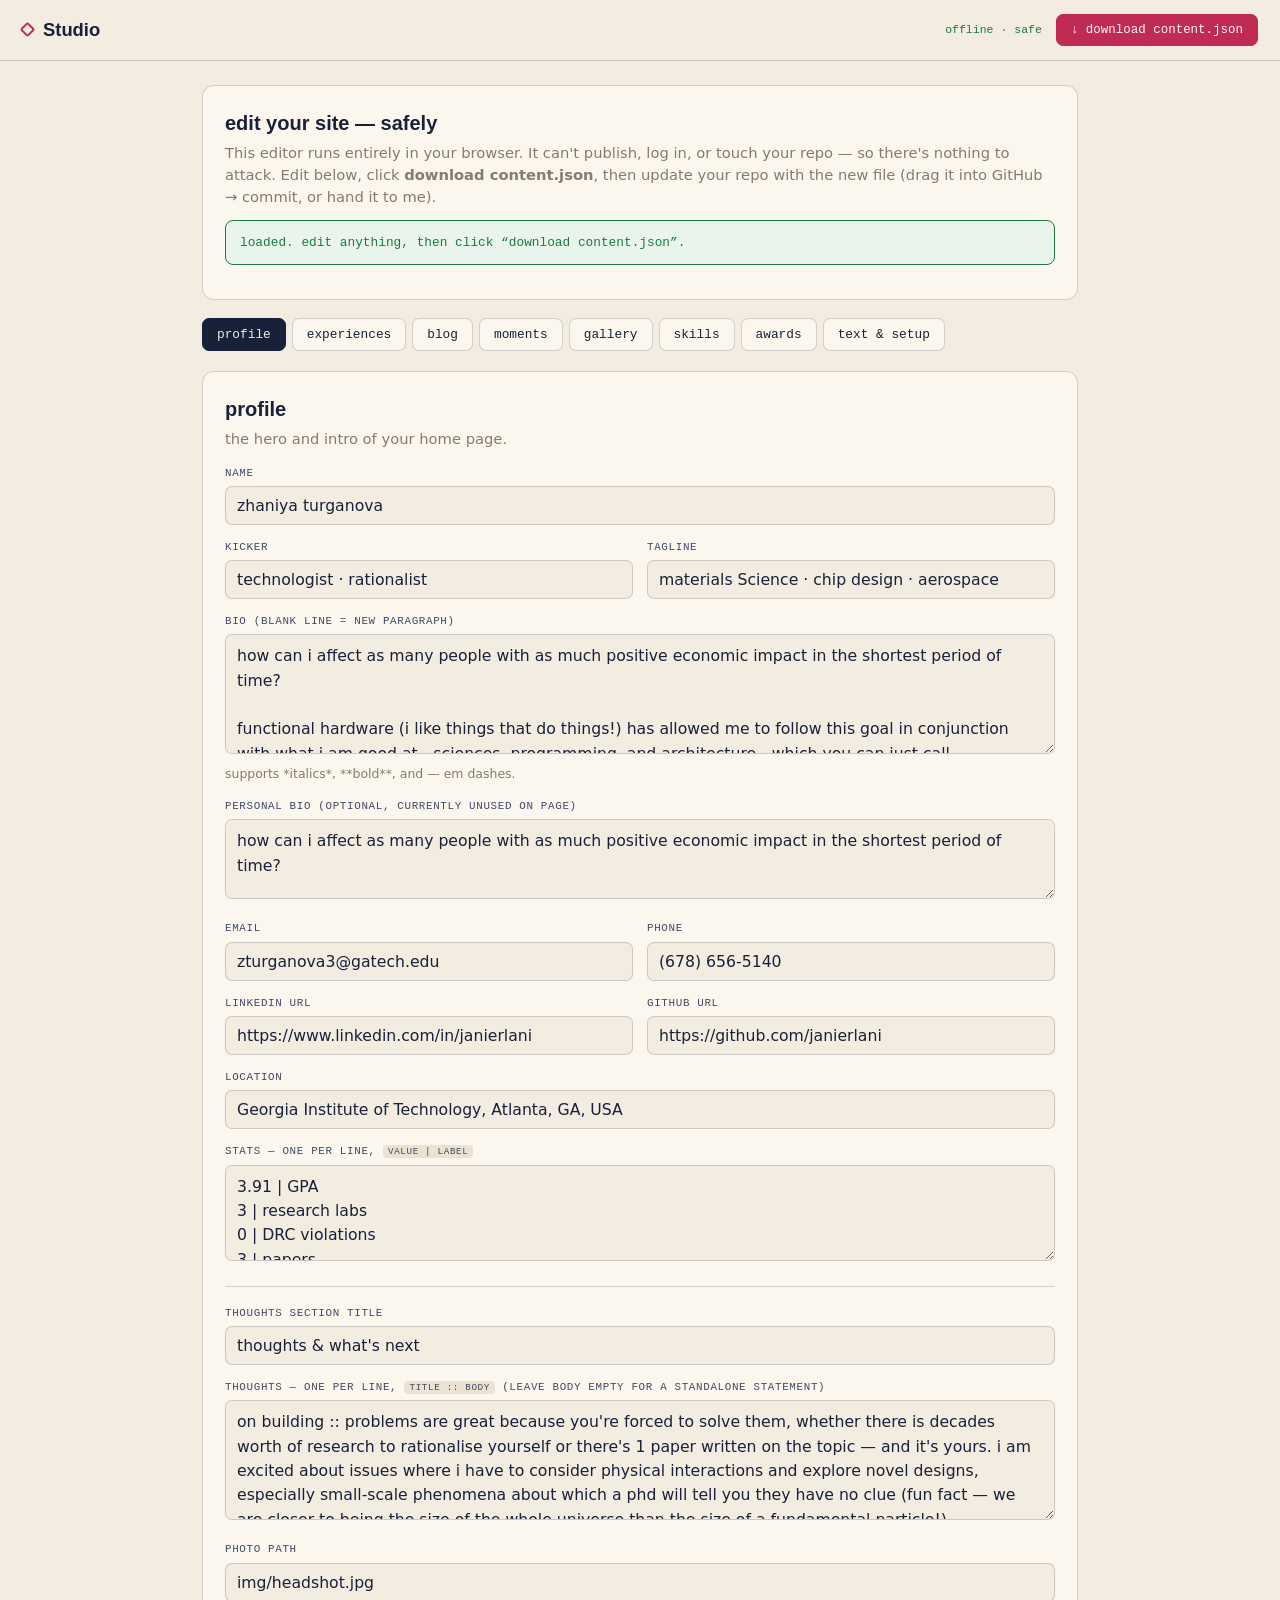
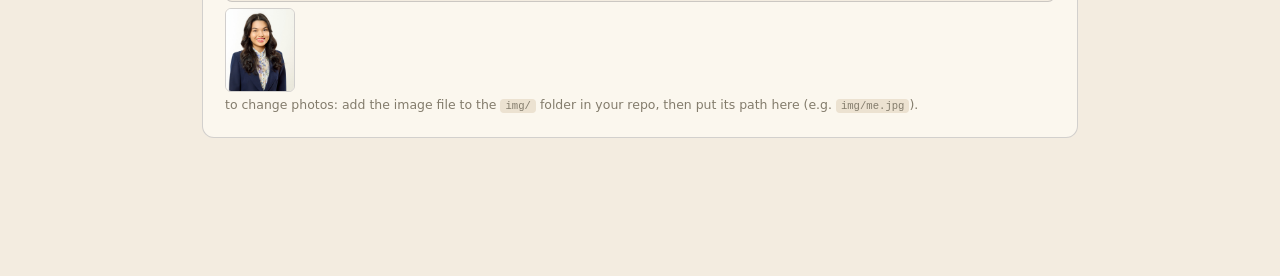
==== commit 2171c4b5: "Security: export-only Studio, CSP, em-dashes, unlink admin - Rebuild admin.html as a browser-only ed" ====
--- a/admin.html
+++ b/admin.html
@@ -4,37 +4,32 @@
 <meta charset="UTF-8">
 <meta name="viewport" content="width=device-width, initial-scale=1.0">
 <title>Studio · Edit your site</title>
-<meta name="robots" content="noindex">
+<meta name="robots" content="noindex, nofollow">
+<meta http-equiv="Content-Security-Policy" content="default-src 'self'; img-src 'self' data: blob:; style-src 'self' 'unsafe-inline' https://fonts.googleapis.com; font-src https://fonts.gstatic.com; script-src 'self' 'unsafe-inline'; connect-src 'self'; base-uri 'self'; form-action 'none'; object-src 'none'">
 <style>
 @import url('https://fonts.googleapis.com/css2?family=Space+Grotesk:wght@500;600;700&family=Hanken+Grotesk:wght@400;500;600;700&family=IBM+Plex+Mono:wght@400;500;600&display=swap');
-:root{--paper:#f3ece0;--surface:#fbf7ee;--ink:#18203a;--soft:#3f4a66;--faint:#837c6c;--rasp:#c02b54;--rasp-deep:#921f40;--teal:#1f7a73;--rule:rgba(24,32,58,.18);--ok:#1c7a3e;--warn:#b8860b;}
+:root{--paper:#f3ece0;--surface:#fbf7ee;--ink:#18203a;--soft:#3f4a66;--faint:#837c6c;--rasp:#c02b54;--rasp-deep:#921f40;--teal:#1f7a73;--rule:rgba(24,32,58,.18);--ok:#1c7a3e;}
 *{margin:0;padding:0;box-sizing:border-box;}
 body{font-family:'Hanken Grotesk',system-ui,sans-serif;background:var(--paper);color:var(--ink);font-size:16px;line-height:1.5;font-weight:450;}
 h1,h2,h3{font-family:'Space Grotesk',sans-serif;font-weight:700;}
 .mono{font-family:'IBM Plex Mono',monospace;}
 code{font-family:'IBM Plex Mono',monospace;background:#ece2d1;padding:1px 5px;border-radius:4px;font-size:.85em;}
 a{color:var(--rasp-deep);}
-.bar{position:sticky;top:0;z-index:50;display:flex;align-items:center;gap:14px;padding:14px 22px;background:rgba(243,236,224,.95);backdrop-filter:blur(10px);border-bottom:1px solid var(--rule);}
+.bar{position:sticky;top:0;z-index:50;display:flex;align-items:center;gap:14px;padding:14px 22px;background:rgba(243,236,224,.96);backdrop-filter:blur(10px);border-bottom:1px solid var(--rule);}
 .bar h1{font-size:1.15rem;display:flex;align-items:center;gap:10px;}
 .bar .mark{width:11px;height:11px;border:2px solid var(--rasp);transform:rotate(45deg);border-radius:2px;}
 .bar .spacer{flex:1;}
-.status{font-family:'IBM Plex Mono',monospace;font-size:.74rem;padding:5px 11px;border-radius:999px;border:1px solid var(--rule);color:var(--soft);}
-.status.on{color:var(--ok);border-color:var(--ok);}
-.status.off{color:var(--warn);border-color:var(--warn);}
-button,.btn{font-family:'IBM Plex Mono',monospace;font-size:.78rem;cursor:pointer;border:1px solid var(--rule);background:var(--surface);color:var(--ink);padding:8px 14px;border-radius:7px;transition:all .15s;}
-button:hover,.btn:hover{border-color:var(--rasp);color:var(--rasp);}
+button{font-family:'IBM Plex Mono',monospace;font-size:.78rem;cursor:pointer;border:1px solid var(--rule);background:var(--surface);color:var(--ink);padding:8px 14px;border-radius:7px;transition:all .15s;}
+button:hover{border-color:var(--rasp);color:var(--rasp);}
 button.primary{background:var(--rasp);color:#fff8f0;border-color:var(--rasp);}
 button.primary:hover{background:var(--rasp-deep);color:#fff8f0;}
-button.ghost{background:none;}
 button.danger{color:var(--rasp-deep);}
-button:disabled{opacity:.4;cursor:not-allowed;}
-.wrap{max-width:920px;margin:0 auto;padding:26px 22px 120px;}
+.wrap{max-width:920px;margin:0 auto;padding:24px 22px 120px;}
 .panel{background:var(--surface);border:1px solid var(--rule);border-radius:12px;padding:22px;margin-bottom:18px;}
 .panel h2{font-size:1.25rem;margin-bottom:4px;}
 .muted{color:var(--faint);font-size:.92rem;}
 .notice{font-family:'IBM Plex Mono',monospace;font-size:.8rem;padding:12px 14px;border-radius:8px;margin:12px 0;border:1px solid var(--rule);background:#ece2d1;}
 .notice.ok{color:var(--ok);border-color:var(--ok);background:#e9f5ec;}
-.notice.err{color:var(--rasp-deep);border-color:var(--rasp);background:#f7e7ea;}
 .tabs{display:flex;flex-wrap:wrap;gap:6px;margin-bottom:20px;}
 .tabs button{font-size:.8rem;}
 .tabs button.active{background:var(--ink);color:var(--paper);border-color:var(--ink);}
@@ -58,80 +53,51 @@
 .preview h2{font-size:1.3rem;margin:14px 0 8px;}.preview h3{font-size:1.1rem;margin:12px 0 6px;}.preview p{margin-bottom:12px;}
 .preview ul,.preview ol{margin:0 0 12px 20px;}.preview blockquote{border-left:3px solid var(--rasp);padding-left:14px;font-style:italic;margin:12px 0;}
 @media(max-width:760px){.row,.row3,.editor-split{grid-template-columns:1fr;}}
-.gate{max-width:640px;margin:40px auto;}
-.thumb{width:80px;height:96px;object-fit:cover;border-radius:6px;border:1px solid var(--rule);}
-.uprow{display:flex;align-items:center;gap:14px;margin-top:8px;}
+.thumb{width:70px;height:84px;object-fit:cover;border-radius:6px;border:1px solid var(--rule);vertical-align:middle;margin-top:6px;}
 </style>
 </head>
 <body>
 <div class="bar">
   <h1><span class="mark"></span>Studio</h1>
   <span class="spacer"></span>
-  <span class="status off" id="status">Not connected</span>
-  <button class="ghost" id="reloadBtn" title="Reload from GitHub" style="display:none;">↻ Reload</button>
-  <button id="downloadBtn" style="display:none;">↓ content.json</button>
-  <button class="primary" id="publishBtn" style="display:none;">Publish to live</button>
+  <span class="mono" style="font-size:.72rem;color:var(--ok);">offline · safe</span>
+  <button class="primary" id="downloadBtn">↓ download content.json</button>
 </div>
 <div class="wrap">
   <div id="msg"></div>
-  <div class="panel gate" id="gate">
-    <h2>Connect to publish</h2>
-    <p class="muted">Edit everything on your site here, then publish straight to live. Studio needs a GitHub token that can write to your <code>portfolio</code> repo. It's stored only in this browser.</p>
-    <div class="notice"><strong>One-time setup:</strong>
-      <ol style="margin:8px 0 0 18px;font-family:'Hanken Grotesk',sans-serif;font-size:.92rem;">
-        <li>Open <a href="https://github.com/settings/personal-access-tokens/new" target="_blank" rel="noopener">GitHub → Settings → Developer settings → Fine-grained tokens</a>.</li>
-        <li>Resource owner <code>janierlani</code>; Repository access → <strong>Only select</strong> → <code>janierlani/portfolio</code>.</li>
-        <li>Permissions → Repository → <strong>Contents → Read and write</strong>. Generate &amp; copy.</li>
-      </ol>
-    </div>
-    <label>GitHub token</label>
-    <input type="text" id="tokenInput" placeholder="github_pat_… or ghp_… " autocomplete="off">
-    <div class="uprow">
-      <button class="primary" id="connectBtn">Connect</button>
-      <label style="display:inline-flex;align-items:center;gap:6px;margin:0;text-transform:none;letter-spacing:0;font-family:'Hanken Grotesk',sans-serif;font-size:.9rem;color:var(--soft);"><input type="checkbox" id="remember" checked style="width:auto;"> Remember on this device</label>
-      <button class="ghost" id="previewOnlyBtn">Edit without connecting</button>
-    </div>
-    <p class="hint">“Edit without connecting” lets you change things and download an updated <code>content.json</code> to upload yourself — no token needed (but image upload &amp; one-click publish need a token).</p>
+  <div class="panel" id="intro">
+    <h2>edit your site — safely</h2>
+    <p class="muted">This editor runs entirely in your browser. It can't publish, log in, or touch your repo — so there's nothing to attack. Edit below, click <strong>download content.json</strong>, then update your repo with the new file (drag it into GitHub → commit, or hand it to me).</p>
+    <div class="notice">Loading your current content…</div>
   </div>
-
   <div id="editor" style="display:none;">
     <div class="tabs" id="tabs">
-      <button data-tab="profile" class="active">Profile</button>
-      <button data-tab="experiences">Experiences</button>
-      <button data-tab="blog">Blog</button>
-      <button data-tab="moments">Moments</button>
-      <button data-tab="gallery">Gallery</button>
-      <button data-tab="skills">Skills</button>
-      <button data-tab="awards">Awards</button>
-      <button data-tab="setup">Text &amp; Setup</button>
+      <button data-tab="profile" class="active">profile</button>
+      <button data-tab="experiences">experiences</button>
+      <button data-tab="blog">blog</button>
+      <button data-tab="moments">moments</button>
+      <button data-tab="gallery">gallery</button>
+      <button data-tab="skills">skills</button>
+      <button data-tab="awards">awards</button>
+      <button data-tab="setup">text &amp; setup</button>
     </div>
     <div id="tabContent"></div>
   </div>
 </div>
 
 <script>
-var OWNER='janierlani', REPO='portfolio', BRANCH='main', FILE='content.json', API='https://api.github.com';
-var token=null, fileSha=null, state=null, connected=false, activeTab='profile';
+var state=null, activeTab='profile';
 function $(id){return document.getElementById(id);}
-function b64encode(str){return btoa(unescape(encodeURIComponent(str)));}
-function b64decode(b){return decodeURIComponent(escape(atob(b.replace(/\n/g,''))));}
 function esc(s){return String(s==null?'':s).replace(/&/g,'&amp;').replace(/</g,'&lt;').replace(/>/g,'&gt;').replace(/"/g,'&quot;');}
 function msg(t,k){var m=$('msg');m.innerHTML=t?'<div class="notice '+(k||'')+'">'+t+'</div>':'';if(t)window.scrollTo({top:0,behavior:'smooth'});}
 function lines(a){return (a||[]).join('\n');}
 function splitLines(v){return v.split('\n').map(function(s){return s.trim();}).filter(Boolean);}
 function slug(s){return String(s||'').toLowerCase().replace(/[^a-z0-9]+/g,'-').replace(/^-|-$/g,'').slice(0,48)||('item-'+Date.now());}
-function md(text){var ls=String(text||'').split('\n'),out=[],i=0;function inl(s){s=esc(s);return s.replace(/`([^`]+)`/g,'<code>$1</code>').replace(/\*\*([^*]+)\*\*/g,'<strong>$1</strong>').replace(/(^|[^*])\*([^*]+)\*/g,'$1<em>$2</em>').replace(/\[([^\]]+)\]\(([^)]+)\)/g,'<a href="$2">$1</a>');}while(i<ls.length){var l=ls[i];if(/^\s*$/.test(l)){i++;continue;}if(/^###\s+/.test(l)){out.push('<h3>'+inl(l.replace(/^###\s+/,''))+'</h3>');i++;continue;}if(/^##\s+/.test(l)){out.push('<h2>'+inl(l.replace(/^##\s+/,''))+'</h2>');i++;continue;}if(/^#\s+/.test(l)){out.push('<h2>'+inl(l.replace(/^#\s+/,''))+'</h2>');i++;continue;}if(/^>\s?/.test(l)){var q=[];while(i<ls.length&&/^>\s?/.test(ls[i])){q.push(ls[i].replace(/^>\s?/,''));i++;}out.push('<blockquote>'+inl(q.join(' '))+'</blockquote>');continue;}if(/^\s*[-*]\s+/.test(l)){var u=[];while(i<ls.length&&/^\s*[-*]\s+/.test(ls[i])){u.push(ls[i].replace(/^\s*[-*]\s+/,''));i++;}out.push('<ul>'+u.map(function(x){return '<li>'+inl(x)+'</li>';}).join('')+'</ul>');continue;}var p=[];while(i<ls.length&&!/^\s*$/.test(ls[i])&&!/^(#{1,3}\s|>\s?|\s*[-*]\s)/.test(ls[i])){p.push(ls[i]);i++;}out.push('<p>'+inl(p.join(' '))+'</p>');}return out.join('');}
-
-/* GitHub */
-function gh(path,opts){opts=opts||{};var h={'Accept':'application/vnd.github+json','X-GitHub-Api-Version':'2022-11-28'};if(token)h['Authorization']='Bearer '+token;if(opts.body)h['Content-Type']='application/json';return fetch(API+path,{method:opts.method||'GET',headers:h,body:opts.body?JSON.stringify(opts.body):undefined}).then(function(r){return r.json().then(function(j){return {ok:r.ok,status:r.status,data:j};});});}
-function loadFromGitHub(){return gh('/repos/'+OWNER+'/'+REPO+'/contents/'+FILE+'?ref='+BRANCH).then(function(res){if(!res.ok)throw new Error(res.data.message||('HTTP '+res.status));fileSha=res.data.sha;state=JSON.parse(b64decode(res.data.content));return state;});}
-function loadLocal(){return fetch('content.json',{cache:'no-cache'}).then(function(r){return r.json();}).then(function(j){state=j;return j;});}
-function commitFile(path,b64,message,sha){var body={message:message,content:b64,branch:BRANCH};if(sha)body.sha=sha;return gh('/repos/'+OWNER+'/'+REPO+'/contents/'+path,{method:'PUT',body:body}).then(function(res){if(!res.ok)throw new Error(res.data.message||('HTTP '+res.status));return res.data;});}
-function getSha(path){return gh('/repos/'+OWNER+'/'+REPO+'/contents/'+encodeURIComponent(path).replace(/%2F/g,'/')+'?ref='+BRANCH).then(function(res){return res.ok?res.data.sha:null;});}
+function parsePairs(v,ka,kb){return splitLines(v).map(function(line){var pp=line.split('|');var o={};o[ka]=(pp[0]||'').trim();o[kb]=(pp[1]||'').trim();return o;});}
+function md(text){var ls=String(text||'').split('\n'),out=[],i=0;function inl(s){s=esc(s);return s.replace(/`([^`]+)`/g,'<code>$1</code>').replace(/\*\*([^*]+)\*\*/g,'<strong>$1</strong>').replace(/(^|[^*])\*([^*]+)\*/g,'$1<em>$2</em>').replace(/\[([^\]]+)\]\(([^)]+)\)/g,'<a>$1</a>');}while(i<ls.length){var l=ls[i];if(/^\s*$/.test(l)){i++;continue;}if(/^###\s+/.test(l)){out.push('<h3>'+inl(l.replace(/^###\s+/,''))+'</h3>');i++;continue;}if(/^##\s+/.test(l)){out.push('<h2>'+inl(l.replace(/^##\s+/,''))+'</h2>');i++;continue;}if(/^#\s+/.test(l)){out.push('<h2>'+inl(l.replace(/^#\s+/,''))+'</h2>');i++;continue;}if(/^>\s?/.test(l)){var q=[];while(i<ls.length&&/^>\s?/.test(ls[i])){q.push(ls[i].replace(/^>\s?/,''));i++;}out.push('<blockquote>'+inl(q.join(' '))+'</blockquote>');continue;}if(/^\s*[-*]\s+/.test(l)){var u=[];while(i<ls.length&&/^\s*[-*]\s+/.test(ls[i])){u.push(ls[i].replace(/^\s*[-*]\s+/,''));i++;}out.push('<ul>'+u.map(function(x){return '<li>'+inl(x)+'</li>';}).join('')+'</ul>');continue;}var p=[];while(i<ls.length&&!/^\s*$/.test(ls[i])&&!/^(#{1,3}\s|>\s?|\s*[-*]\s)/.test(ls[i])){p.push(ls[i]);i++;}out.push('<p>'+inl(p.join(' '))+'</p>');}return out.join('');}
 
 /* collect DOM -> state */
 function val(id){var e=$(id);return e?e.value:'';}
-function parsePairs(v,ka,kb){return splitLines(v).map(function(line){var pp=line.split('|');var o={};o[ka]=(pp[0]||'').trim();o[kb]=(pp[1]||'').trim();return o;});}
 function collect(){
   if(!state)return state;
   if($('p-name')){var st=state.profile||{};
@@ -148,15 +114,13 @@
   if(document.querySelector('#mom-list')){state.moments=[].map.call(document.querySelectorAll('#mom-list .item'),function(it){return {file:it.querySelector('.m-file').value,title:it.querySelector('.m-title').value,caption:it.querySelector('.m-caption').value};});}
   if(document.querySelector('#gal-list')){state.gallery=[].map.call(document.querySelectorAll('#gal-list .item'),function(it){return {file:it.querySelector('.g-file').value,date:it.querySelector('.g-date').value,description:it.querySelector('.g-desc').value};});}
   if($('cfg-formspree')){state.config=state.config||{};state.config.formspree=val('cfg-formspree');
-    state.ui=state.ui||{};state.ui.audience=state.ui.audience||{};state.ui.cta=state.ui.cta||{};
-    state.ui.audience.title=val('ui-aud-title');state.ui.audience.subtitle=val('ui-aud-sub');
-    state.ui.audience.options=splitLines(val('ui-aud-opts')).map(function(l){var p=l.split('|').map(function(s){return s.trim();});return {key:p[0]||'',mode:p[1]||'pro',label:p[2]||'',desc:p[3]||''};});
+    state.ui=state.ui||{};state.ui.cta=state.ui.cta||{};
     state.ui.cta.title=val('ui-cta-title');state.ui.cta.subtitle=val('ui-cta-sub');state.ui.cta.thanks=val('ui-cta-thanks');
     state.ui.cta.options=splitLines(val('ui-cta-opts')).map(function(l){var p=l.split('|').map(function(s){return s.trim();});return {key:p[0]||'',label:p[1]||''};});}
   return state;
 }
-
-/* tabs */
+function collectIfRendered(){try{collect();}catch(e){}}
+
 function setTab(t){activeTab=t;[].forEach.call(document.querySelectorAll('#tabs button'),function(b){b.classList.toggle('active',b.dataset.tab===t);});renderTab();}
 function renderTab(){var c=$('tabContent');
   if(activeTab==='profile')c.innerHTML=tplProfile(state.profile||{});
@@ -169,108 +133,76 @@
   else if(activeTab==='setup')c.innerHTML=tplSetup(state);
 }
 function tplProfile(p){
-  return '<div class="panel"><h2>Profile</h2><p class="muted">The hero and intro of your home page.</p>'
+  return '<div class="panel"><h2>profile</h2><p class="muted">the hero and intro of your home page.</p>'
     +'<label>Name</label><input type="text" id="p-name" value="'+esc(p.name)+'">'
-    +'<div class="row"><div><label>Kicker (line above name)</label><input type="text" id="p-kicker" value="'+esc(p.kicker)+'"></div><div><label>Tagline</label><input type="text" id="p-tagline" value="'+esc(p.tagline)+'"></div></div>'
-    +'<label>Bio — shown to recruiters</label><textarea id="p-bio" style="min-height:84px;">'+esc(p.bio)+'</textarea>'
-    +'<label>Personal bio — shown to friends / curious visitors</label><textarea id="p-personalbio" style="min-height:96px;">'+esc(p.personalBio)+'</textarea><div class="hint">Supports *italics* and **bold**.</div>'
+    +'<div class="row"><div><label>Kicker</label><input type="text" id="p-kicker" value="'+esc(p.kicker)+'"></div><div><label>Tagline</label><input type="text" id="p-tagline" value="'+esc(p.tagline)+'"></div></div>'
+    +'<label>Bio (blank line = new paragraph)</label><textarea id="p-bio" style="min-height:120px;">'+esc(p.bio)+'</textarea><div class="hint">supports *italics*, **bold**, and — em dashes.</div>'
+    +'<label>Personal bio (optional, currently unused on page)</label><textarea id="p-personalbio" style="min-height:80px;">'+esc(p.personalBio)+'</textarea>'
     +'<div class="row"><div><label>Email</label><input type="text" id="p-email" value="'+esc(p.email)+'"></div><div><label>Phone</label><input type="text" id="p-phone" value="'+esc(p.phone)+'"></div></div>'
     +'<div class="row"><div><label>LinkedIn URL</label><input type="text" id="p-linkedin" value="'+esc(p.linkedin)+'"></div><div><label>GitHub URL</label><input type="text" id="p-github" value="'+esc(p.github)+'"></div></div>'
     +'<label>Location</label><input type="text" id="p-location" value="'+esc(p.location)+'">'
     +'<label>Stats — one per line, <code>value | label</code></label><textarea id="p-stats" style="min-height:96px;">'+esc(lines((p.stats||[]).map(function(s){return s.value+' | '+s.label;})))+'</textarea>'
-    +'<hr style="margin:20px 0;border:none;border-top:1px solid var(--rule);">'
-    +'<label>Thoughts section title (personal view)</label><input type="text" id="p-thoughtstitle" value="'+esc(p.thoughtsTitle)+'">'
-    +'<label>Thoughts — one per line, <code>Title :: body text</code></label><textarea id="p-thoughts" style="min-height:120px;">'+esc(lines((p.thoughts||[]).map(function(t){return t.title+' :: '+t.body;})))+'</textarea>'
-    +'<hr style="margin:20px 0;border:none;border-top:1px solid var(--rule);">'
-    +'<label>Photo</label><input type="text" id="p-photo" value="'+esc(p.photo)+'">'
-    +'<div class="uprow"><img class="thumb" id="p-photo-thumb" src="'+esc(p.photo)+'" alt=""><div><input type="file" id="p-photo-file" accept="image/*"><div class="hint">Upload replaces your photo (commits to <code>img/</code>). Needs connection.</div></div></div></div>';
+    +'<hr style="margin:18px 0;border:none;border-top:1px solid var(--rule);">'
+    +'<label>Thoughts section title</label><input type="text" id="p-thoughtstitle" value="'+esc(p.thoughtsTitle)+'">'
+    +'<label>Thoughts — one per line, <code>Title :: body</code> (leave body empty for a standalone statement)</label><textarea id="p-thoughts" style="min-height:120px;">'+esc(lines((p.thoughts||[]).map(function(t){return t.title+' :: '+t.body;})))+'</textarea>'
+    +'<label>Photo path</label><input type="text" id="p-photo" value="'+esc(p.photo)+'"> <img class="thumb" src="'+esc(p.photo)+'" alt="">'
+    +'<div class="hint">to change photos: add the image file to the <code>img/</code> folder in your repo, then put its path here (e.g. <code>img/me.jpg</code>).</div></div>';
 }
 function tplSetup(s){
-  s=s||{};var cfg=s.config||{};var ui=s.ui||{};var a=ui.audience||{};var c=ui.cta||{};
-  return '<div class="panel"><h2>Lead capture (Formspree)</h2><p class="muted">Where the “What now?” form sends submissions so you can track them.</p>'
-    +'<div class="notice"><strong>Setup:</strong> create a free form at <a href="https://formspree.io/" target="_blank" rel="noopener">formspree.io</a>, copy its endpoint (looks like <code>https://formspree.io/f/abcdwxyz</code>), paste below, Publish. Submissions then email you and appear in your Formspree dashboard. Leave blank to fall back to opening the visitor’s email app.</div>'
-    +'<label>Formspree endpoint URL</label><input type="text" id="cfg-formspree" value="'+esc(cfg.formspree)+'" placeholder="https://formspree.io/f/xxxxxxxx">'
-    +'<p class="hint">Track who submitted in your <a href="https://formspree.io/forms" target="_blank" rel="noopener">Formspree dashboard</a>.</p></div>'
-    +'<div class="panel"><h2>Quick-start popup text</h2>'
-    +'<label>Title</label><input type="text" id="ui-aud-title" value="'+esc(a.title)+'">'
-    +'<label>Subtitle</label><input type="text" id="ui-aud-sub" value="'+esc(a.subtitle)+'">'
-    +'<label>Options — one per line, <code>key | mode | label | description</code> (mode is <code>pro</code> or <code>personal</code>)</label>'
-    +'<textarea id="ui-aud-opts" style="min-height:96px;">'+esc(lines((a.options||[]).map(function(o){return [o.key,o.mode,o.label,o.desc].join(' | ');})))+'</textarea></div>'
-    +'<div class="panel"><h2>End-of-page “What now?” text</h2>'
+  s=s||{};var cfg=s.config||{};var ui=s.ui||{};var c=ui.cta||{};
+  return '<div class="panel"><h2>lead capture (formspree)</h2><p class="muted">where the "what now?" form sends submissions.</p>'
+    +'<div class="notice"><strong>setup:</strong> create a free form at <a href="https://formspree.io/" target="_blank" rel="noopener">formspree.io</a>, copy its endpoint (looks like <code>https://formspree.io/f/abcdwxyz</code>), paste it below, then download &amp; commit. submissions then email you and show in your formspree dashboard. blank = falls back to opening the visitor\'s email app.</div>'
+    +'<label>Formspree endpoint URL</label><input type="text" id="cfg-formspree" value="'+esc(cfg.formspree)+'" placeholder="https://formspree.io/f/xxxxxxxx"></div>'
+    +'<div class="panel"><h2>end-of-page "what now?" text</h2>'
     +'<label>Title</label><input type="text" id="ui-cta-title" value="'+esc(c.title)+'">'
     +'<label>Subtitle</label><input type="text" id="ui-cta-sub" value="'+esc(c.subtitle)+'">'
     +'<label>Thank-you message</label><input type="text" id="ui-cta-thanks" value="'+esc(c.thanks)+'">'
     +'<label>Options — one per line, <code>key | label</code></label><textarea id="ui-cta-opts" style="min-height:70px;">'+esc(lines((c.options||[]).map(function(o){return o.key+' | '+o.label;})))+'</textarea></div>';
 }
-
-/* generic list */
 function renderList(kind){collectIfRendered();var c=$('tabContent');
-  var cfg={
-    exp:{title:'Experiences',arr:'experiences',body:tplExp,listId:'exp-list',label:'experience'},
-    post:{title:'Blog',arr:'posts',body:tplPost,listId:'post-list',label:'essay'},
-    skill:{title:'Skills',arr:'skills',body:tplSkill,listId:'skill-list',label:'group'},
-    award:{title:'Awards',arr:'awards',body:tplAward,listId:'award-list',label:'award'},
-    mom:{title:'Moments',arr:'moments',body:tplMom,listId:'mom-list',label:'moment'},
-    gal:{title:'Gallery',arr:'gallery',body:tplGal,listId:'gal-list',label:'photo'}
-  }[kind];
+  var cfg={exp:{title:'experiences',arr:'experiences',body:tplExp,listId:'exp-list',label:'experience'},post:{title:'blog',arr:'posts',body:tplPost,listId:'post-list',label:'essay'},skill:{title:'skills',arr:'skills',body:tplSkill,listId:'skill-list',label:'group'},award:{title:'awards',arr:'awards',body:tplAward,listId:'award-list',label:'award'},mom:{title:'moments',arr:'moments',body:tplMom,listId:'mom-list',label:'moment'},gal:{title:'gallery',arr:'gallery',body:tplGal,listId:'gal-list',label:'photo'}}[kind];
   var arr=state[cfg.arr]||(state[cfg.arr]=[]);
   var items=arr.map(function(o,idx){return itemShell(kind,o,idx,arr.length,cfg.body(o,idx));}).join('');
-  var note=kind==='mom'?'The “wow” photos at the top of your home page (landscape = full-width, portraits pair up).':kind==='gal'?'Your separate Gallery page — drop a photo, date, and description.':'Click a title to collapse. Reorder with ▲▼.';
-  c.innerHTML='<div class="panel"><h2>'+cfg.title+'</h2><p class="muted">'+arr.length+' '+cfg.label+(arr.length===1?'':'s')+'. '+note+'</p><div id="'+cfg.listId+'">'+items+'</div><button class="add-btn" data-add="'+kind+'">+ Add '+cfg.label+'</button></div>';
-}
-function itemShell(kind,o,idx,total,body){var name=o.title||o.group||o.description||o.file||'Item';var pill=o.cat?'<span class="pill">'+esc(o.cat)+'</span>':'';
-  return '<div class="item" data-kind="'+kind+'" data-idx="'+idx+'"><div class="item-head"><span class="t" data-toggle>'+esc(name)+'</span>'+pill+'<span class="item-actions"><button data-move="up" '+(idx===0?'disabled':'')+'>▲</button><button data-move="down" '+(idx===total-1?'disabled':'')+'>▼</button><button class="danger" data-del>Delete</button></span></div><div class="item-body">'+body+'</div></div>';}
+  c.innerHTML='<div class="panel"><h2>'+cfg.title+'</h2><p class="muted">'+arr.length+' '+cfg.label+(arr.length===1?'':'s')+'. click a title to collapse; reorder with ▲▼.</p><div id="'+cfg.listId+'">'+items+'</div><button class="add-btn" data-add="'+kind+'">+ add '+cfg.label+'</button></div>';
+}
+function itemShell(kind,o,idx,total,body){var name=o.title||o.group||o.description||o.file||'item';var pill=o.cat?'<span class="pill">'+esc(o.cat)+'</span>':'';
+  return '<div class="item" data-kind="'+kind+'" data-idx="'+idx+'"><div class="item-head"><span class="t" data-toggle>'+esc(name)+'</span>'+pill+'<span class="item-actions"><button data-move="up" '+(idx===0?'disabled':'')+'>▲</button><button data-move="down" '+(idx===total-1?'disabled':'')+'>▼</button><button class="danger" data-del>delete</button></span></div><div class="item-body">'+body+'</div></div>';}
 function catOpts(sel){return ['chip','mat','space'].map(function(c){return '<option value="'+c+'" '+(c===sel?'selected':'')+'>'+({chip:'Chip Design',mat:'Materials',space:'Space'}[c])+'</option>';}).join('');}
 function tplExp(o){return '<input type="hidden" class="e-id" value="'+esc(o.id)+'">'
   +'<div class="row3"><div><label>Category</label><select class="e-cat">'+catOpts(o.cat)+'</select></div><div><label>Date</label><input type="text" class="e-date" value="'+esc(o.date)+'"></div><div><label style="text-transform:none;">Incoming?</label><input type="checkbox" class="e-incoming" '+(o.incoming?'checked':'')+' style="width:auto;margin-top:10px;"></div></div>'
   +'<label>Title</label><input type="text" class="e-title" value="'+esc(o.title)+'"><label>Org / subtitle</label><input type="text" class="e-org" value="'+esc(o.org)+'">'
-  +'<label>Personal note — shown to friends (the “why”)</label><textarea class="e-personal" style="min-height:64px;">'+esc(o.personal)+'</textarea>'
-  +'<label>Bullets — shown to recruiters, one per line</label><textarea class="e-bullets" style="min-height:80px;">'+esc(lines(o.bullets))+'</textarea>'
+  +'<label>Personal note (the "why")</label><textarea class="e-personal" style="min-height:64px;">'+esc(o.personal)+'</textarea>'
+  +'<label>Bullets — one per line</label><textarea class="e-bullets" style="min-height:80px;">'+esc(lines(o.bullets))+'</textarea>'
   +'<div class="row"><div><label>Tags — comma separated</label><input type="text" class="e-tags" value="'+esc((o.tags||[]).join(', '))+'"></div><div><label>Stats — <code>value | label</code> per line</label><textarea class="e-stats" style="min-height:60px;">'+esc(lines((o.stats||[]).map(function(s){return s.v+' | '+s.l;})))+'</textarea></div></div>'
   +'<div class="row"><div><label>Link label</label><input type="text" class="e-linklabel" value="'+esc(o.link?o.link.label:'')+'"></div><div><label>Link URL</label><input type="text" class="e-linkurl" value="'+esc(o.link?o.link.url:'')+'"></div></div>'
   +'<div class="row"><div><label>PDF label</label><input type="text" class="e-pdflabel" value="'+esc(o.pdf?o.pdf.label:'')+'"></div><div><label>PDF file</label><input type="text" class="e-pdf" value="'+esc(o.pdf?o.pdf.file:'')+'"></div></div>';}
 function tplPost(o,idx){return '<input type="hidden" class="b-id" value="'+esc(o.id)+'">'
   +'<div class="row3"><div><label>Category</label><select class="b-cat">'+catOpts(o.cat)+'</select></div><div><label>Date (YYYY-MM-DD)</label><input type="text" class="b-date" value="'+esc(o.date)+'"></div><div><label>Read time</label><input type="text" class="b-read" value="'+esc(o.readTime)+'"></div></div>'
   +'<label>Title</label><input type="text" class="b-title" value="'+esc(o.title)+'"><label>Excerpt</label><textarea class="b-excerpt" style="min-height:54px;">'+esc(o.excerpt)+'</textarea>'
-  +'<label>Body (Markdown)</label><div class="editor-split"><textarea class="b-body" data-preview="prev-'+idx+'" style="min-height:300px;">'+esc(o.body)+'</textarea><div class="preview" id="prev-'+idx+'">'+md(o.body)+'</div></div>'
-  +'<div class="hint">Markdown: <code>## Heading</code>, <code>**bold**</code>, <code>*italic*</code>, <code>&gt; quote</code>, <code>- list</code>, <code>[link](url)</code>.</div>';}
+  +'<label>Body (Markdown)</label><div class="editor-split"><textarea class="b-body" data-preview="prev-'+idx+'" style="min-height:300px;">'+esc(o.body)+'</textarea><div class="preview" id="prev-'+idx+'">'+md(o.body)+'</div></div>';}
 function tplSkill(o){return '<label>Group name</label><input type="text" class="s-group" value="'+esc(o.group)+'"><label>Items — comma separated</label><textarea class="s-items" style="min-height:60px;">'+esc((o.items||[]).join(', '))+'</textarea>';}
 function tplAward(o){return '<label>Title</label><input type="text" class="a-title" value="'+esc(o.title)+'"><label>Detail</label><input type="text" class="a-detail" value="'+esc(o.detail)+'">';}
-function tplMom(o){return '<label>Title</label><input type="text" class="m-title" value="'+esc(o.title)+'"><label>Caption</label><input type="text" class="m-caption" value="'+esc(o.caption)+'"><label>Image path</label><input type="text" class="m-file" value="'+esc(o.file)+'"><div class="uprow"><img class="thumb" src="'+esc(o.file)+'" alt=""><div><input type="file" class="m-upload" accept="image/*"><div class="hint">Upload commits to <code>img/</code>. Needs connection.</div></div></div>';}
-function tplGal(o){return '<label>Date (YYYY-MM-DD)</label><input type="text" class="g-date" value="'+esc(o.date)+'"><label>Description</label><textarea class="g-desc" style="min-height:60px;">'+esc(o.description)+'</textarea><label>Image path</label><input type="text" class="g-file" value="'+esc(o.file)+'"><div class="uprow"><img class="thumb" src="'+esc(o.file)+'" alt=""><div><input type="file" class="g-upload" accept="image/*"><div class="hint">Drop a photo — commits to <code>img/</code>. Needs connection.</div></div></div>';}
-function collectIfRendered(){try{collect();}catch(e){}}
-
-/* image upload */
-function uploadImage(file,onDone){if(!connected){msg('Connect with a GitHub token first to upload images.','err');return;}var name=Date.now()+'-'+file.name.toLowerCase().replace(/[^a-z0-9.]+/g,'-');var path='img/'+name;var reader=new FileReader();reader.onload=function(){var b64=reader.result.split(',')[1];msg('Uploading '+path+'…');getSha(path).then(function(sha){return commitFile(path,b64,'studio: upload '+path,sha);}).then(function(){msg('Uploaded '+path+'. Click Publish to update the page.','ok');onDone(path);}).catch(function(e){msg('Upload failed: '+e.message,'err');});};reader.readAsDataURL(file);}
-
-/* publish / download */
-function publish(){collect();var json=JSON.stringify(state,null,2)+'\n';if(!connected){msg('Not connected — use “Download content.json”, or connect a token.','err');return;}$('publishBtn').disabled=true;msg('Publishing to GitHub…');getSha(FILE).then(function(sha){fileSha=sha;return commitFile(FILE,b64encode(json),'studio: update site content',fileSha);}).then(function(){msg('Published! Your site updates in about a minute at janierlani.github.io/portfolio.','ok');}).catch(function(e){msg('Publish failed: '+e.message,'err');}).then(function(){$('publishBtn').disabled=false;});}
-function download(){collect();var json=JSON.stringify(state,null,2)+'\n';var blob=new Blob([json],{type:'application/json'});var a=document.createElement('a');a.href=URL.createObjectURL(blob);a.download='content.json';a.click();msg('Downloaded content.json. Upload it to the repo root (replacing the old one) to publish.','ok');}
-
-/* connect */
-function showEditor(){$('gate').style.display='none';$('editor').style.display='block';$('downloadBtn').style.display='';$('publishBtn').style.display='';$('reloadBtn').style.display=connected?'':'none';$('status').textContent=connected?'Connected · janierlani/portfolio':'Editing (not connected)';$('status').className='status '+(connected?'on':'off');setTab('profile');}
-function connect(){var t=$('tokenInput').value.trim();if(!t){msg('Paste a GitHub token first.','err');return;}token=t;$('connectBtn').disabled=true;msg('Connecting…');loadFromGitHub().then(function(){connected=true;if($('remember').checked)localStorage.setItem('studio_token',t);msg('Connected. Loaded your live content.','ok');showEditor();}).catch(function(e){token=null;msg('Could not connect: '+e.message+' — check Contents: Read and write on janierlani/portfolio.','err');}).then(function(){$('connectBtn').disabled=false;});}
+function tplMom(o){return '<label>Title</label><input type="text" class="m-title" value="'+esc(o.title)+'"><label>Caption</label><input type="text" class="m-caption" value="'+esc(o.caption)+'"><label>Image path</label><input type="text" class="m-file" value="'+esc(o.file)+'"> <img class="thumb" src="'+esc(o.file)+'" alt="">';}
+function tplGal(o){return '<label>Date (YYYY-MM-DD)</label><input type="text" class="g-date" value="'+esc(o.date)+'"><label>Description</label><textarea class="g-desc" style="min-height:60px;">'+esc(o.description)+'</textarea><label>Image path</label><input type="text" class="g-file" value="'+esc(o.file)+'"> <img class="thumb" src="'+esc(o.file)+'" alt="">';}
+
 function arrFor(kind){return state[{exp:'experiences',post:'posts',skill:'skills',award:'awards',mom:'moments',gal:'gallery'}[kind]];}
-
 document.addEventListener('click',function(e){var t=e.target;
-  if(t.id==='connectBtn')connect();
-  else if(t.id==='previewOnlyBtn'){connected=false;loadLocal().then(function(){showEditor();msg('Editing locally. Changes export via “Download content.json”.','');});}
-  else if(t.id==='publishBtn')publish();
-  else if(t.id==='downloadBtn')download();
-  else if(t.id==='reloadBtn'){loadFromGitHub().then(function(){renderTab();msg('Reloaded from GitHub.','ok');}).catch(function(e){msg('Reload failed: '+e.message,'err');});}
+  if(t.id==='downloadBtn')download();
   else if(t.dataset&&t.dataset.tab)setTab(t.dataset.tab);
   else if(t.dataset&&t.dataset.add){collect();var k=t.dataset.add;var an={exp:'experiences',post:'posts',skill:'skills',award:'awards',mom:'moments',gal:'gallery'}[k];var bl={exp:{id:'',cat:'chip',title:'New experience',org:'',date:'',bullets:[],tags:[],personal:''},post:{id:'',cat:'chip',title:'New essay',date:new Date().toISOString().slice(0,10),readTime:'3 min read',excerpt:'',body:'Write here.'},skill:{group:'New group',items:[]},award:{title:'New honor',detail:''},mom:{file:'',title:'New moment',caption:''},gal:{file:'',date:new Date().toISOString().slice(0,10),description:''}};(state[an]=state[an]||[]).push(JSON.parse(JSON.stringify(bl[k])));renderTab();}
   else if(t.dataset&&t.dataset.move){var item=t.closest('.item');var idx=+item.dataset.idx;var arr=arrFor(item.dataset.kind);collect();var ni=t.dataset.move==='up'?idx-1:idx+1;if(ni>=0&&ni<arr.length){var tmp=arr[idx];arr[idx]=arr[ni];arr[ni]=tmp;renderTab();}}
   else if(t.hasAttribute&&t.hasAttribute('data-del')){var it=t.closest('.item');var i=+it.dataset.idx;var a=arrFor(it.dataset.kind);collect();a.splice(i,1);renderTab();}
   else if(t.hasAttribute&&t.hasAttribute('data-toggle')){t.closest('.item').classList.toggle('collapsed');}
 });
-document.addEventListener('input',function(e){var t=e.target;if(t.dataset&&t.dataset.preview){var pv=$(t.dataset.preview);if(pv)pv.innerHTML=md(t.value);}if(t.id==='p-photo'){var th=$('p-photo-thumb');if(th)th.src=t.value;}});
-document.addEventListener('change',function(e){var t=e.target;
-  if(t.id==='p-photo-file'&&t.files[0]){uploadImage(t.files[0],function(path){$('p-photo').value=path;$('p-photo-thumb').src=path;});}
-  else if(t.classList&&t.classList.contains('m-upload')&&t.files[0]){var it=t.closest('.item');uploadImage(t.files[0],function(p){it.querySelector('.m-file').value=p;it.querySelector('.thumb').src=p;});}
-  else if(t.classList&&t.classList.contains('g-upload')&&t.files[0]){var it2=t.closest('.item');uploadImage(t.files[0],function(p){it2.querySelector('.g-file').value=p;it2.querySelector('.thumb').src=p;});}
-});
-(function(){var saved=localStorage.getItem('studio_token');if(saved){$('tokenInput').value=saved;token=saved;msg('Found a saved token — connecting…');loadFromGitHub().then(function(){connected=true;showEditor();msg('Connected. Loaded your live content.','ok');}).catch(function(){token=null;msg('Saved token didn’t work — reconnect below.','err');});}})();
+document.addEventListener('input',function(e){var t=e.target;if(t.dataset&&t.dataset.preview){var pv=$(t.dataset.preview);if(pv)pv.innerHTML=md(t.value);}});
+
+function download(){collect();var json=JSON.stringify(state,null,2)+'\n';var blob=new Blob([json],{type:'application/json'});var a=document.createElement('a');a.href=URL.createObjectURL(blob);a.download='content.json';document.body.appendChild(a);a.click();a.remove();msg('downloaded content.json. now update your repo: github.com/janierlani/portfolio → click content.json → edit (pencil) → replace all → commit. (or send me the file.)','ok');}
+
+/* boot — load local content, straight into the editor. no login, no token. */
+fetch('content.json',{cache:'no-cache'}).then(function(r){return r.json();}).then(function(j){
+  state=j; $('intro').querySelector('.notice').outerHTML='<div class="notice ok">loaded. edit anything, then click “download content.json”.</div>';
+  $('editor').style.display='block'; setTab('profile');
+}).catch(function(e){ msg('could not load content.json: '+e.message,''); });
 </script>
 </body>
 </html>
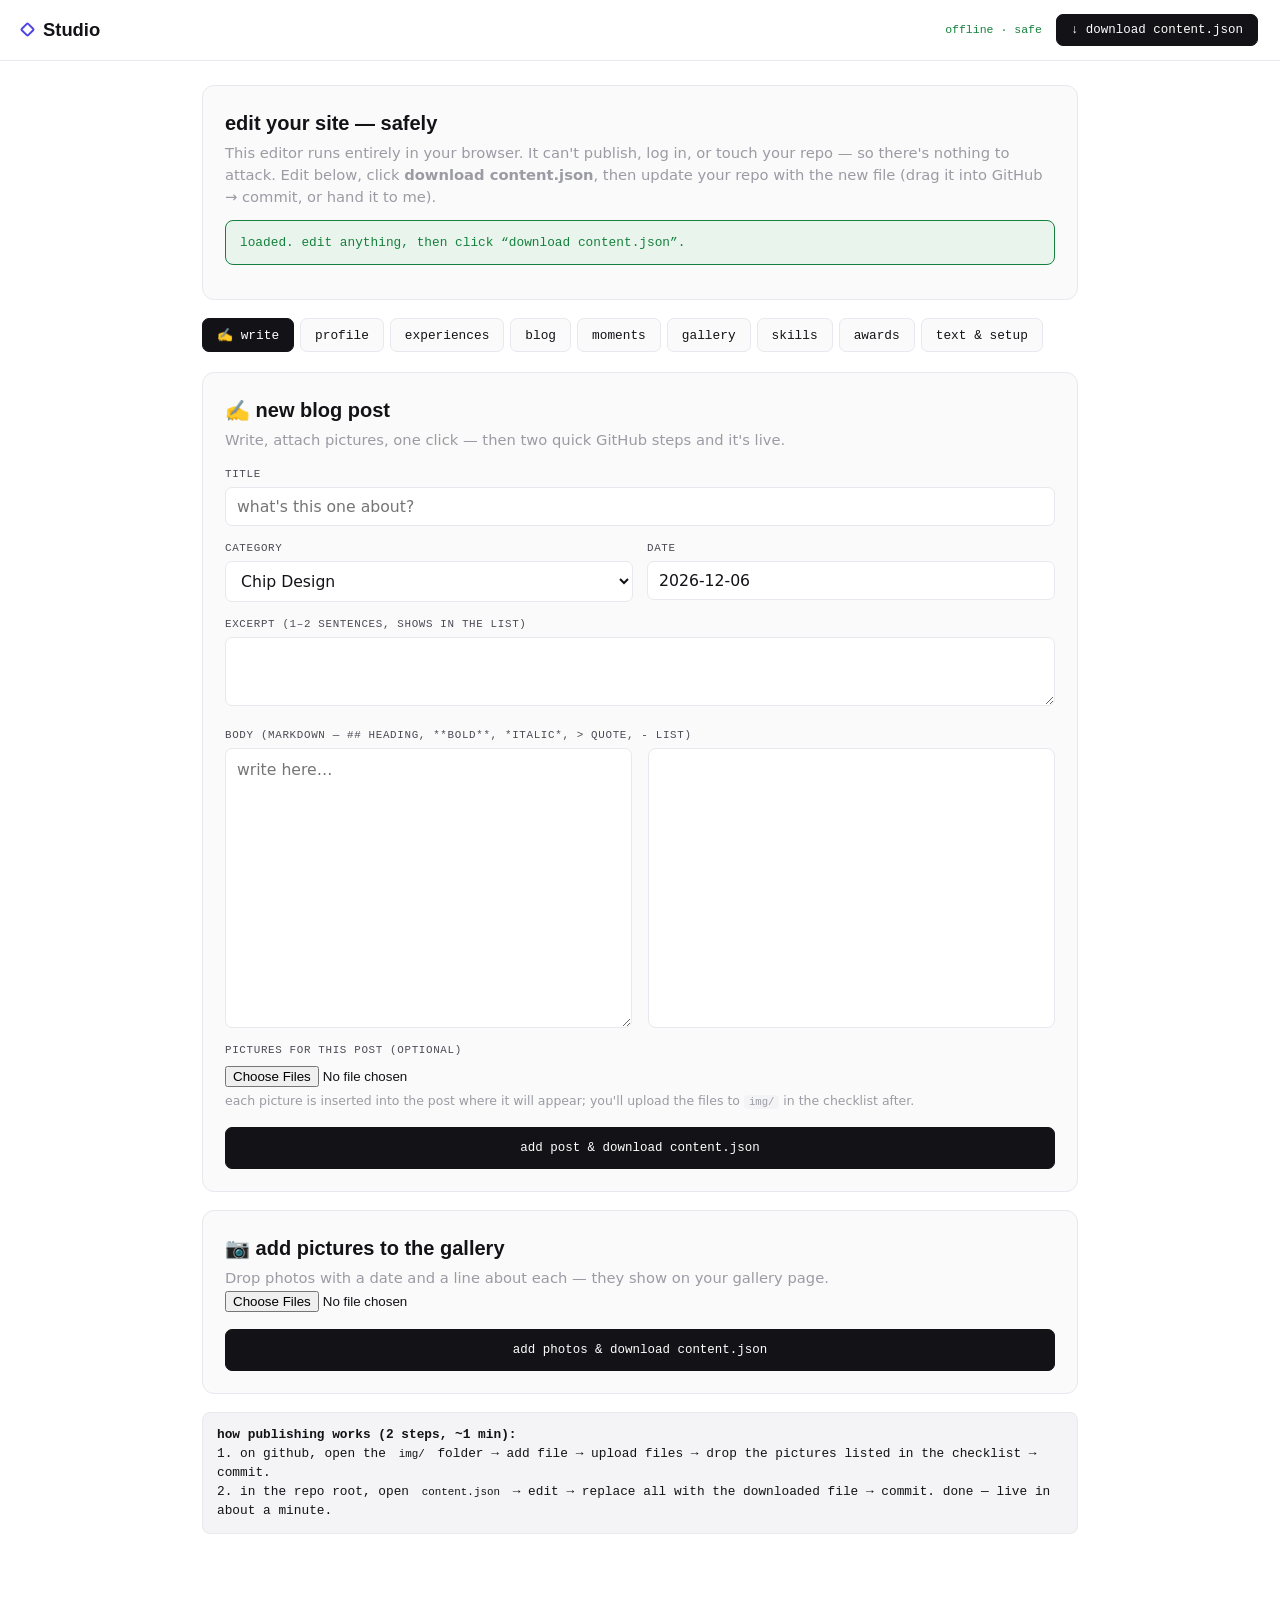
==== commit a97409a2: "v4 "plain speech": white minimal, master-resume merge, quick publish - Minimal white redesign: monoc" ====
--- a/admin.html
+++ b/admin.html
@@ -7,28 +7,28 @@
 <meta name="robots" content="noindex, nofollow">
 <meta http-equiv="Content-Security-Policy" content="default-src 'self'; img-src 'self' data: blob:; style-src 'self' 'unsafe-inline' https://fonts.googleapis.com; font-src https://fonts.gstatic.com; script-src 'self' 'unsafe-inline'; connect-src 'self'; base-uri 'self'; form-action 'none'; object-src 'none'">
 <style>
-@import url('https://fonts.googleapis.com/css2?family=Space+Grotesk:wght@500;600;700&family=Hanken+Grotesk:wght@400;500;600;700&family=IBM+Plex+Mono:wght@400;500;600&display=swap');
-:root{--paper:#f3ece0;--surface:#fbf7ee;--ink:#18203a;--soft:#3f4a66;--faint:#837c6c;--rasp:#c02b54;--rasp-deep:#921f40;--teal:#1f7a73;--rule:rgba(24,32,58,.18);--ok:#1c7a3e;}
+@import url('https://fonts.googleapis.com/css2?family=Syne:wght@600;700;800&family=Hanken+Grotesk:wght@400;500;600;700&family=IBM+Plex+Mono:wght@400;500;600&display=swap');
+:root{--paper:#ffffff;--surface:#fafafa;--ink:#121217;--soft:#4b4b55;--faint:#9b9ba4;--rasp:#4f46e5;--rasp-deep:#4338ca;--teal:#4f46e5;--rule:#e8e8ee;--ok:#15803d;}
 *{margin:0;padding:0;box-sizing:border-box;}
 body{font-family:'Hanken Grotesk',system-ui,sans-serif;background:var(--paper);color:var(--ink);font-size:16px;line-height:1.5;font-weight:450;}
-h1,h2,h3{font-family:'Space Grotesk',sans-serif;font-weight:700;}
+h1,h2,h3{font-family:'Syne',sans-serif;font-weight:700;}
 .mono{font-family:'IBM Plex Mono',monospace;}
-code{font-family:'IBM Plex Mono',monospace;background:#ece2d1;padding:1px 5px;border-radius:4px;font-size:.85em;}
+code{font-family:'IBM Plex Mono',monospace;background:#f4f4f7;padding:1px 5px;border-radius:4px;font-size:.85em;}
 a{color:var(--rasp-deep);}
-.bar{position:sticky;top:0;z-index:50;display:flex;align-items:center;gap:14px;padding:14px 22px;background:rgba(243,236,224,.96);backdrop-filter:blur(10px);border-bottom:1px solid var(--rule);}
+.bar{position:sticky;top:0;z-index:50;display:flex;align-items:center;gap:14px;padding:14px 22px;background:rgba(255,255,255,.94);backdrop-filter:blur(10px);border-bottom:1px solid var(--rule);}
 .bar h1{font-size:1.15rem;display:flex;align-items:center;gap:10px;}
 .bar .mark{width:11px;height:11px;border:2px solid var(--rasp);transform:rotate(45deg);border-radius:2px;}
 .bar .spacer{flex:1;}
 button{font-family:'IBM Plex Mono',monospace;font-size:.78rem;cursor:pointer;border:1px solid var(--rule);background:var(--surface);color:var(--ink);padding:8px 14px;border-radius:7px;transition:all .15s;}
 button:hover{border-color:var(--rasp);color:var(--rasp);}
-button.primary{background:var(--rasp);color:#fff8f0;border-color:var(--rasp);}
-button.primary:hover{background:var(--rasp-deep);color:#fff8f0;}
+button.primary{background:var(--ink);color:#fff;border-color:var(--ink);}
+button.primary:hover{background:#000;color:#fff;}
 button.danger{color:var(--rasp-deep);}
 .wrap{max-width:920px;margin:0 auto;padding:24px 22px 120px;}
 .panel{background:var(--surface);border:1px solid var(--rule);border-radius:12px;padding:22px;margin-bottom:18px;}
 .panel h2{font-size:1.25rem;margin-bottom:4px;}
 .muted{color:var(--faint);font-size:.92rem;}
-.notice{font-family:'IBM Plex Mono',monospace;font-size:.8rem;padding:12px 14px;border-radius:8px;margin:12px 0;border:1px solid var(--rule);background:#ece2d1;}
+.notice{font-family:'IBM Plex Mono',monospace;font-size:.8rem;padding:12px 14px;border-radius:8px;margin:12px 0;border:1px solid var(--rule);background:#f4f4f7;}
 .notice.ok{color:var(--ok);border-color:var(--ok);background:#e9f5ec;}
 .tabs{display:flex;flex-wrap:wrap;gap:6px;margin-bottom:20px;}
 .tabs button{font-size:.8rem;}
@@ -42,7 +42,7 @@
 .hint{font-size:.78rem;color:var(--faint);margin-top:4px;}
 .item{border:1px solid var(--rule);border-radius:10px;padding:16px;margin-bottom:14px;background:var(--paper);}
 .item-head{display:flex;align-items:center;gap:8px;margin-bottom:6px;}
-.item-head .t{font-family:'Space Grotesk',sans-serif;font-weight:700;font-size:1.02rem;flex:1;}
+.item-head .t{font-family:'Syne',sans-serif;font-weight:700;font-size:1.02rem;flex:1;}
 .item-head .pill{font-family:'IBM Plex Mono',monospace;font-size:.6rem;text-transform:uppercase;letter-spacing:.08em;padding:2px 7px;border-radius:999px;border:1px solid var(--rule);color:var(--soft);}
 .item-actions{display:flex;gap:5px;}
 .item-actions button{padding:5px 9px;font-size:.7rem;}
@@ -53,6 +53,8 @@
 .preview h2{font-size:1.3rem;margin:14px 0 8px;}.preview h3{font-size:1.1rem;margin:12px 0 6px;}.preview p{margin-bottom:12px;}
 .preview ul,.preview ol{margin:0 0 12px 20px;}.preview blockquote{border-left:3px solid var(--rasp);padding-left:14px;font-style:italic;margin:12px 0;}
 @media(max-width:760px){.row,.row3,.editor-split{grid-template-columns:1fr;}}
+.imgph{border:1px dashed var(--rule);border-radius:8px;padding:12px;font-family:'IBM Plex Mono',monospace;font-size:.72rem;color:var(--faint);margin:10px 0;}
+.flist-row{font-family:'IBM Plex Mono',monospace;font-size:.76rem;color:var(--soft);padding:7px 0;}
 .thumb{width:70px;height:84px;object-fit:cover;border-radius:6px;border:1px solid var(--rule);vertical-align:middle;margin-top:6px;}
 </style>
 </head>
@@ -72,7 +74,8 @@
   </div>
   <div id="editor" style="display:none;">
     <div class="tabs" id="tabs">
-      <button data-tab="profile" class="active">profile</button>
+      <button data-tab="write" class="active">✍ write</button>
+      <button data-tab="profile">profile</button>
       <button data-tab="experiences">experiences</button>
       <button data-tab="blog">blog</button>
       <button data-tab="moments">moments</button>
@@ -85,124 +88,6 @@
   </div>
 </div>
 
-<script>
-var state=null, activeTab='profile';
-function $(id){return document.getElementById(id);}
-function esc(s){return String(s==null?'':s).replace(/&/g,'&amp;').replace(/</g,'&lt;').replace(/>/g,'&gt;').replace(/"/g,'&quot;');}
-function msg(t,k){var m=$('msg');m.innerHTML=t?'<div class="notice '+(k||'')+'">'+t+'</div>':'';if(t)window.scrollTo({top:0,behavior:'smooth'});}
-function lines(a){return (a||[]).join('\n');}
-function splitLines(v){return v.split('\n').map(function(s){return s.trim();}).filter(Boolean);}
-function slug(s){return String(s||'').toLowerCase().replace(/[^a-z0-9]+/g,'-').replace(/^-|-$/g,'').slice(0,48)||('item-'+Date.now());}
-function parsePairs(v,ka,kb){return splitLines(v).map(function(line){var pp=line.split('|');var o={};o[ka]=(pp[0]||'').trim();o[kb]=(pp[1]||'').trim();return o;});}
-function md(text){var ls=String(text||'').split('\n'),out=[],i=0;function inl(s){s=esc(s);return s.replace(/`([^`]+)`/g,'<code>$1</code>').replace(/\*\*([^*]+)\*\*/g,'<strong>$1</strong>').replace(/(^|[^*])\*([^*]+)\*/g,'$1<em>$2</em>').replace(/\[([^\]]+)\]\(([^)]+)\)/g,'<a>$1</a>');}while(i<ls.length){var l=ls[i];if(/^\s*$/.test(l)){i++;continue;}if(/^###\s+/.test(l)){out.push('<h3>'+inl(l.replace(/^###\s+/,''))+'</h3>');i++;continue;}if(/^##\s+/.test(l)){out.push('<h2>'+inl(l.replace(/^##\s+/,''))+'</h2>');i++;continue;}if(/^#\s+/.test(l)){out.push('<h2>'+inl(l.replace(/^#\s+/,''))+'</h2>');i++;continue;}if(/^>\s?/.test(l)){var q=[];while(i<ls.length&&/^>\s?/.test(ls[i])){q.push(ls[i].replace(/^>\s?/,''));i++;}out.push('<blockquote>'+inl(q.join(' '))+'</blockquote>');continue;}if(/^\s*[-*]\s+/.test(l)){var u=[];while(i<ls.length&&/^\s*[-*]\s+/.test(ls[i])){u.push(ls[i].replace(/^\s*[-*]\s+/,''));i++;}out.push('<ul>'+u.map(function(x){return '<li>'+inl(x)+'</li>';}).join('')+'</ul>');continue;}var p=[];while(i<ls.length&&!/^\s*$/.test(ls[i])&&!/^(#{1,3}\s|>\s?|\s*[-*]\s)/.test(ls[i])){p.push(ls[i]);i++;}out.push('<p>'+inl(p.join(' '))+'</p>');}return out.join('');}
-
-/* collect DOM -> state */
-function val(id){var e=$(id);return e?e.value:'';}
-function collect(){
-  if(!state)return state;
-  if($('p-name')){var st=state.profile||{};
-    st.name=val('p-name');st.kicker=val('p-kicker');st.tagline=val('p-tagline');st.bio=val('p-bio');st.personalBio=val('p-personalbio');
-    st.location=val('p-location');st.email=val('p-email');st.phone=val('p-phone');st.linkedin=val('p-linkedin');st.github=val('p-github');st.photo=val('p-photo');
-    st.stats=parsePairs(val('p-stats'),'value','label');
-    st.thoughtsTitle=val('p-thoughtstitle');
-    st.thoughts=splitLines(val('p-thoughts')).map(function(line){var pp=line.split('::');return {title:(pp[0]||'').trim(),body:(pp.slice(1).join('::')||'').trim()};});
-    state.profile=st;}
-  if(document.querySelector('#exp-list')){state.experiences=[].map.call(document.querySelectorAll('#exp-list .item'),function(it){function f(c){var e=it.querySelector('.'+c);return e?e.value:'';}var o={id:f('e-id')||slug(f('e-title')),cat:f('e-cat'),title:f('e-title'),org:f('e-org'),date:f('e-date'),bullets:splitLines(f('e-bullets')),tags:f('e-tags').split(',').map(function(s){return s.trim();}).filter(Boolean),personal:f('e-personal'),incoming:it.querySelector('.e-incoming').checked};var stats=parsePairs(f('e-stats'),'v','l').filter(function(s){return s.v||s.l;});if(stats.length)o.stats=stats;if(f('e-linkurl'))o.link={label:f('e-linklabel')||'View',url:f('e-linkurl')};if(f('e-pdf'))o.pdf={label:f('e-pdflabel')||'View paper',file:f('e-pdf')};return o;});}
-  if(document.querySelector('#post-list')){state.posts=[].map.call(document.querySelectorAll('#post-list .item'),function(it){function f(c){var e=it.querySelector('.'+c);return e?e.value:'';}return {id:f('b-id')||slug(f('b-title')),cat:f('b-cat'),title:f('b-title'),date:f('b-date'),readTime:f('b-read'),excerpt:f('b-excerpt'),body:f('b-body')};});}
-  if(document.querySelector('#skill-list')){state.skills=[].map.call(document.querySelectorAll('#skill-list .item'),function(it){return {group:it.querySelector('.s-group').value,items:it.querySelector('.s-items').value.split(',').map(function(s){return s.trim();}).filter(Boolean)};});}
-  if(document.querySelector('#award-list')){state.awards=[].map.call(document.querySelectorAll('#award-list .item'),function(it){return {title:it.querySelector('.a-title').value,detail:it.querySelector('.a-detail').value};});}
-  if(document.querySelector('#mom-list')){state.moments=[].map.call(document.querySelectorAll('#mom-list .item'),function(it){return {file:it.querySelector('.m-file').value,title:it.querySelector('.m-title').value,caption:it.querySelector('.m-caption').value};});}
-  if(document.querySelector('#gal-list')){state.gallery=[].map.call(document.querySelectorAll('#gal-list .item'),function(it){return {file:it.querySelector('.g-file').value,date:it.querySelector('.g-date').value,description:it.querySelector('.g-desc').value};});}
-  if($('cfg-formspree')){state.config=state.config||{};state.config.formspree=val('cfg-formspree');
-    state.ui=state.ui||{};state.ui.cta=state.ui.cta||{};
-    state.ui.cta.title=val('ui-cta-title');state.ui.cta.subtitle=val('ui-cta-sub');state.ui.cta.thanks=val('ui-cta-thanks');
-    state.ui.cta.options=splitLines(val('ui-cta-opts')).map(function(l){var p=l.split('|').map(function(s){return s.trim();});return {key:p[0]||'',label:p[1]||''};});}
-  return state;
-}
-function collectIfRendered(){try{collect();}catch(e){}}
-
-function setTab(t){activeTab=t;[].forEach.call(document.querySelectorAll('#tabs button'),function(b){b.classList.toggle('active',b.dataset.tab===t);});renderTab();}
-function renderTab(){var c=$('tabContent');
-  if(activeTab==='profile')c.innerHTML=tplProfile(state.profile||{});
-  else if(activeTab==='experiences')renderList('exp');
-  else if(activeTab==='blog')renderList('post');
-  else if(activeTab==='moments')renderList('mom');
-  else if(activeTab==='gallery')renderList('gal');
-  else if(activeTab==='skills')renderList('skill');
-  else if(activeTab==='awards')renderList('award');
-  else if(activeTab==='setup')c.innerHTML=tplSetup(state);
-}
-function tplProfile(p){
-  return '<div class="panel"><h2>profile</h2><p class="muted">the hero and intro of your home page.</p>'
-    +'<label>Name</label><input type="text" id="p-name" value="'+esc(p.name)+'">'
-    +'<div class="row"><div><label>Kicker</label><input type="text" id="p-kicker" value="'+esc(p.kicker)+'"></div><div><label>Tagline</label><input type="text" id="p-tagline" value="'+esc(p.tagline)+'"></div></div>'
-    +'<label>Bio (blank line = new paragraph)</label><textarea id="p-bio" style="min-height:120px;">'+esc(p.bio)+'</textarea><div class="hint">supports *italics*, **bold**, and — em dashes.</div>'
-    +'<label>Personal bio (optional, currently unused on page)</label><textarea id="p-personalbio" style="min-height:80px;">'+esc(p.personalBio)+'</textarea>'
-    +'<div class="row"><div><label>Email</label><input type="text" id="p-email" value="'+esc(p.email)+'"></div><div><label>Phone</label><input type="text" id="p-phone" value="'+esc(p.phone)+'"></div></div>'
-    +'<div class="row"><div><label>LinkedIn URL</label><input type="text" id="p-linkedin" value="'+esc(p.linkedin)+'"></div><div><label>GitHub URL</label><input type="text" id="p-github" value="'+esc(p.github)+'"></div></div>'
-    +'<label>Location</label><input type="text" id="p-location" value="'+esc(p.location)+'">'
-    +'<label>Stats — one per line, <code>value | label</code></label><textarea id="p-stats" style="min-height:96px;">'+esc(lines((p.stats||[]).map(function(s){return s.value+' | '+s.label;})))+'</textarea>'
-    +'<hr style="margin:18px 0;border:none;border-top:1px solid var(--rule);">'
-    +'<label>Thoughts section title</label><input type="text" id="p-thoughtstitle" value="'+esc(p.thoughtsTitle)+'">'
-    +'<label>Thoughts — one per line, <code>Title :: body</code> (leave body empty for a standalone statement)</label><textarea id="p-thoughts" style="min-height:120px;">'+esc(lines((p.thoughts||[]).map(function(t){return t.title+' :: '+t.body;})))+'</textarea>'
-    +'<label>Photo path</label><input type="text" id="p-photo" value="'+esc(p.photo)+'"> <img class="thumb" src="'+esc(p.photo)+'" alt="">'
-    +'<div class="hint">to change photos: add the image file to the <code>img/</code> folder in your repo, then put its path here (e.g. <code>img/me.jpg</code>).</div></div>';
-}
-function tplSetup(s){
-  s=s||{};var cfg=s.config||{};var ui=s.ui||{};var c=ui.cta||{};
-  return '<div class="panel"><h2>lead capture (formspree)</h2><p class="muted">where the "what now?" form sends submissions.</p>'
-    +'<div class="notice"><strong>setup:</strong> create a free form at <a href="https://formspree.io/" target="_blank" rel="noopener">formspree.io</a>, copy its endpoint (looks like <code>https://formspree.io/f/abcdwxyz</code>), paste it below, then download &amp; commit. submissions then email you and show in your formspree dashboard. blank = falls back to opening the visitor\'s email app.</div>'
-    +'<label>Formspree endpoint URL</label><input type="text" id="cfg-formspree" value="'+esc(cfg.formspree)+'" placeholder="https://formspree.io/f/xxxxxxxx"></div>'
-    +'<div class="panel"><h2>end-of-page "what now?" text</h2>'
-    +'<label>Title</label><input type="text" id="ui-cta-title" value="'+esc(c.title)+'">'
-    +'<label>Subtitle</label><input type="text" id="ui-cta-sub" value="'+esc(c.subtitle)+'">'
-    +'<label>Thank-you message</label><input type="text" id="ui-cta-thanks" value="'+esc(c.thanks)+'">'
-    +'<label>Options — one per line, <code>key | label</code></label><textarea id="ui-cta-opts" style="min-height:70px;">'+esc(lines((c.options||[]).map(function(o){return o.key+' | '+o.label;})))+'</textarea></div>';
-}
-function renderList(kind){collectIfRendered();var c=$('tabContent');
-  var cfg={exp:{title:'experiences',arr:'experiences',body:tplExp,listId:'exp-list',label:'experience'},post:{title:'blog',arr:'posts',body:tplPost,listId:'post-list',label:'essay'},skill:{title:'skills',arr:'skills',body:tplSkill,listId:'skill-list',label:'group'},award:{title:'awards',arr:'awards',body:tplAward,listId:'award-list',label:'award'},mom:{title:'moments',arr:'moments',body:tplMom,listId:'mom-list',label:'moment'},gal:{title:'gallery',arr:'gallery',body:tplGal,listId:'gal-list',label:'photo'}}[kind];
-  var arr=state[cfg.arr]||(state[cfg.arr]=[]);
-  var items=arr.map(function(o,idx){return itemShell(kind,o,idx,arr.length,cfg.body(o,idx));}).join('');
-  c.innerHTML='<div class="panel"><h2>'+cfg.title+'</h2><p class="muted">'+arr.length+' '+cfg.label+(arr.length===1?'':'s')+'. click a title to collapse; reorder with ▲▼.</p><div id="'+cfg.listId+'">'+items+'</div><button class="add-btn" data-add="'+kind+'">+ add '+cfg.label+'</button></div>';
-}
-function itemShell(kind,o,idx,total,body){var name=o.title||o.group||o.description||o.file||'item';var pill=o.cat?'<span class="pill">'+esc(o.cat)+'</span>':'';
-  return '<div class="item" data-kind="'+kind+'" data-idx="'+idx+'"><div class="item-head"><span class="t" data-toggle>'+esc(name)+'</span>'+pill+'<span class="item-actions"><button data-move="up" '+(idx===0?'disabled':'')+'>▲</button><button data-move="down" '+(idx===total-1?'disabled':'')+'>▼</button><button class="danger" data-del>delete</button></span></div><div class="item-body">'+body+'</div></div>';}
-function catOpts(sel){return ['chip','mat','space'].map(function(c){return '<option value="'+c+'" '+(c===sel?'selected':'')+'>'+({chip:'Chip Design',mat:'Materials',space:'Space'}[c])+'</option>';}).join('');}
-function tplExp(o){return '<input type="hidden" class="e-id" value="'+esc(o.id)+'">'
-  +'<div class="row3"><div><label>Category</label><select class="e-cat">'+catOpts(o.cat)+'</select></div><div><label>Date</label><input type="text" class="e-date" value="'+esc(o.date)+'"></div><div><label style="text-transform:none;">Incoming?</label><input type="checkbox" class="e-incoming" '+(o.incoming?'checked':'')+' style="width:auto;margin-top:10px;"></div></div>'
-  +'<label>Title</label><input type="text" class="e-title" value="'+esc(o.title)+'"><label>Org / subtitle</label><input type="text" class="e-org" value="'+esc(o.org)+'">'
-  +'<label>Personal note (the "why")</label><textarea class="e-personal" style="min-height:64px;">'+esc(o.personal)+'</textarea>'
-  +'<label>Bullets — one per line</label><textarea class="e-bullets" style="min-height:80px;">'+esc(lines(o.bullets))+'</textarea>'
-  +'<div class="row"><div><label>Tags — comma separated</label><input type="text" class="e-tags" value="'+esc((o.tags||[]).join(', '))+'"></div><div><label>Stats — <code>value | label</code> per line</label><textarea class="e-stats" style="min-height:60px;">'+esc(lines((o.stats||[]).map(function(s){return s.v+' | '+s.l;})))+'</textarea></div></div>'
-  +'<div class="row"><div><label>Link label</label><input type="text" class="e-linklabel" value="'+esc(o.link?o.link.label:'')+'"></div><div><label>Link URL</label><input type="text" class="e-linkurl" value="'+esc(o.link?o.link.url:'')+'"></div></div>'
-  +'<div class="row"><div><label>PDF label</label><input type="text" class="e-pdflabel" value="'+esc(o.pdf?o.pdf.label:'')+'"></div><div><label>PDF file</label><input type="text" class="e-pdf" value="'+esc(o.pdf?o.pdf.file:'')+'"></div></div>';}
-function tplPost(o,idx){return '<input type="hidden" class="b-id" value="'+esc(o.id)+'">'
-  +'<div class="row3"><div><label>Category</label><select class="b-cat">'+catOpts(o.cat)+'</select></div><div><label>Date (YYYY-MM-DD)</label><input type="text" class="b-date" value="'+esc(o.date)+'"></div><div><label>Read time</label><input type="text" class="b-read" value="'+esc(o.readTime)+'"></div></div>'
-  +'<label>Title</label><input type="text" class="b-title" value="'+esc(o.title)+'"><label>Excerpt</label><textarea class="b-excerpt" style="min-height:54px;">'+esc(o.excerpt)+'</textarea>'
-  +'<label>Body (Markdown)</label><div class="editor-split"><textarea class="b-body" data-preview="prev-'+idx+'" style="min-height:300px;">'+esc(o.body)+'</textarea><div class="preview" id="prev-'+idx+'">'+md(o.body)+'</div></div>';}
-function tplSkill(o){return '<label>Group name</label><input type="text" class="s-group" value="'+esc(o.group)+'"><label>Items — comma separated</label><textarea class="s-items" style="min-height:60px;">'+esc((o.items||[]).join(', '))+'</textarea>';}
-function tplAward(o){return '<label>Title</label><input type="text" class="a-title" value="'+esc(o.title)+'"><label>Detail</label><input type="text" class="a-detail" value="'+esc(o.detail)+'">';}
-function tplMom(o){return '<label>Title</label><input type="text" class="m-title" value="'+esc(o.title)+'"><label>Caption</label><input type="text" class="m-caption" value="'+esc(o.caption)+'"><label>Image path</label><input type="text" class="m-file" value="'+esc(o.file)+'"> <img class="thumb" src="'+esc(o.file)+'" alt="">';}
-function tplGal(o){return '<label>Date (YYYY-MM-DD)</label><input type="text" class="g-date" value="'+esc(o.date)+'"><label>Description</label><textarea class="g-desc" style="min-height:60px;">'+esc(o.description)+'</textarea><label>Image path</label><input type="text" class="g-file" value="'+esc(o.file)+'"> <img class="thumb" src="'+esc(o.file)+'" alt="">';}
-
-function arrFor(kind){return state[{exp:'experiences',post:'posts',skill:'skills',award:'awards',mom:'moments',gal:'gallery'}[kind]];}
-document.addEventListener('click',function(e){var t=e.target;
-  if(t.id==='downloadBtn')download();
-  else if(t.dataset&&t.dataset.tab)setTab(t.dataset.tab);
-  else if(t.dataset&&t.dataset.add){collect();var k=t.dataset.add;var an={exp:'experiences',post:'posts',skill:'skills',award:'awards',mom:'moments',gal:'gallery'}[k];var bl={exp:{id:'',cat:'chip',title:'New experience',org:'',date:'',bullets:[],tags:[],personal:''},post:{id:'',cat:'chip',title:'New essay',date:new Date().toISOString().slice(0,10),readTime:'3 min read',excerpt:'',body:'Write here.'},skill:{group:'New group',items:[]},award:{title:'New honor',detail:''},mom:{file:'',title:'New moment',caption:''},gal:{file:'',date:new Date().toISOString().slice(0,10),description:''}};(state[an]=state[an]||[]).push(JSON.parse(JSON.stringify(bl[k])));renderTab();}
-  else if(t.dataset&&t.dataset.move){var item=t.closest('.item');var idx=+item.dataset.idx;var arr=arrFor(item.dataset.kind);collect();var ni=t.dataset.move==='up'?idx-1:idx+1;if(ni>=0&&ni<arr.length){var tmp=arr[idx];arr[idx]=arr[ni];arr[ni]=tmp;renderTab();}}
-  else if(t.hasAttribute&&t.hasAttribute('data-del')){var it=t.closest('.item');var i=+it.dataset.idx;var a=arrFor(it.dataset.kind);collect();a.splice(i,1);renderTab();}
-  else if(t.hasAttribute&&t.hasAttribute('data-toggle')){t.closest('.item').classList.toggle('collapsed');}
-});
-document.addEventListener('input',function(e){var t=e.target;if(t.dataset&&t.dataset.preview){var pv=$(t.dataset.preview);if(pv)pv.innerHTML=md(t.value);}});
-
-function download(){collect();var json=JSON.stringify(state,null,2)+'\n';var blob=new Blob([json],{type:'application/json'});var a=document.createElement('a');a.href=URL.createObjectURL(blob);a.download='content.json';document.body.appendChild(a);a.click();a.remove();msg('downloaded content.json. now update your repo: github.com/janierlani/portfolio → click content.json → edit (pencil) → replace all → commit. (or send me the file.)','ok');}
-
-/* boot — load local content, straight into the editor. no login, no token. */
-fetch('content.json',{cache:'no-cache'}).then(function(r){return r.json();}).then(function(j){
-  state=j; $('intro').querySelector('.notice').outerHTML='<div class="notice ok">loaded. edit anything, then click “download content.json”.</div>';
-  $('editor').style.display='block'; setTab('profile');
-}).catch(function(e){ msg('could not load content.json: '+e.message,''); });
-</script>
+<script src="assets/admin.js?v=15"></script>
 </body>
 </html>
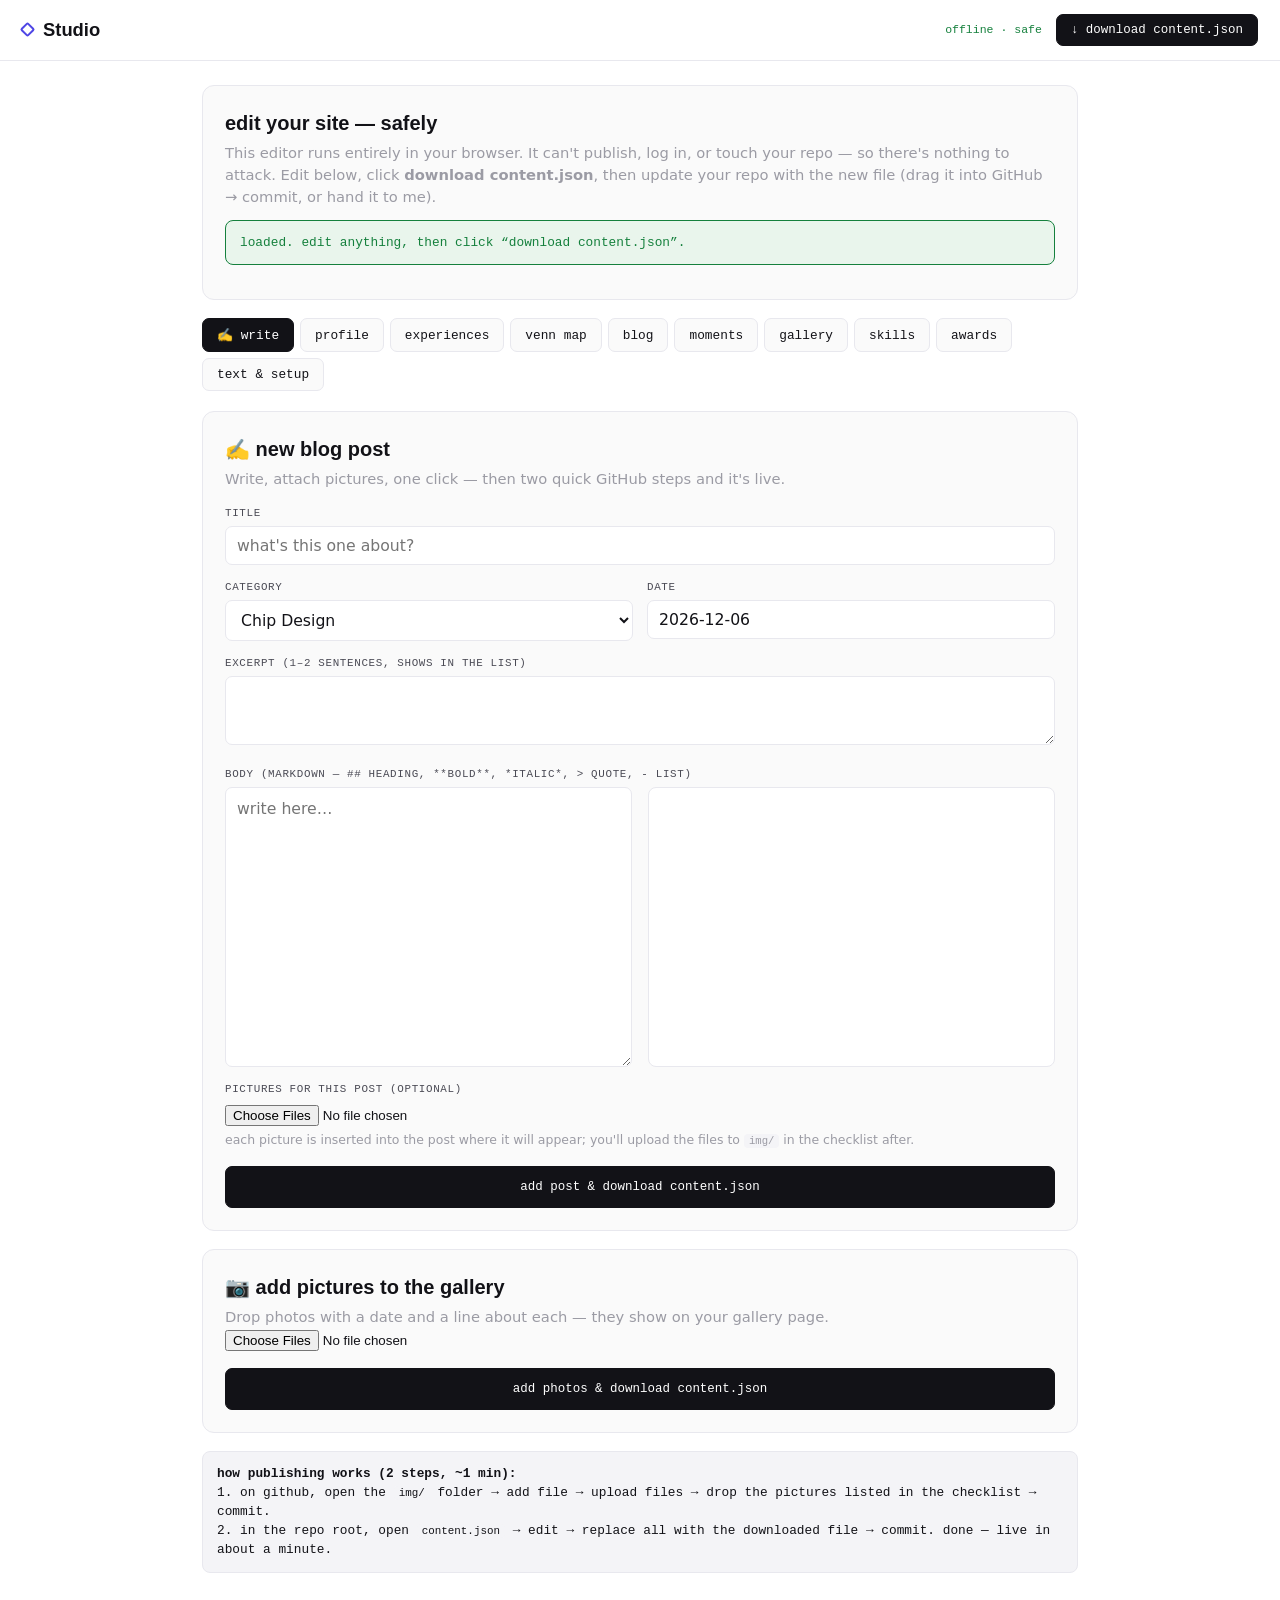
==== commit 8ebc3599: "Polish map-first layout: editable venn, normal caps, bigger text, scattered angled photos - Venn con" ====
--- a/admin.html
+++ b/admin.html
@@ -77,6 +77,7 @@
       <button data-tab="write" class="active">✍ write</button>
       <button data-tab="profile">profile</button>
       <button data-tab="experiences">experiences</button>
+      <button data-tab="map">venn map</button>
       <button data-tab="blog">blog</button>
       <button data-tab="moments">moments</button>
       <button data-tab="gallery">gallery</button>
@@ -88,6 +89,6 @@
   </div>
 </div>
 
-<script src="assets/admin.js?v=15"></script>
+<script src="assets/admin.js?v=16"></script>
 </body>
 </html>
